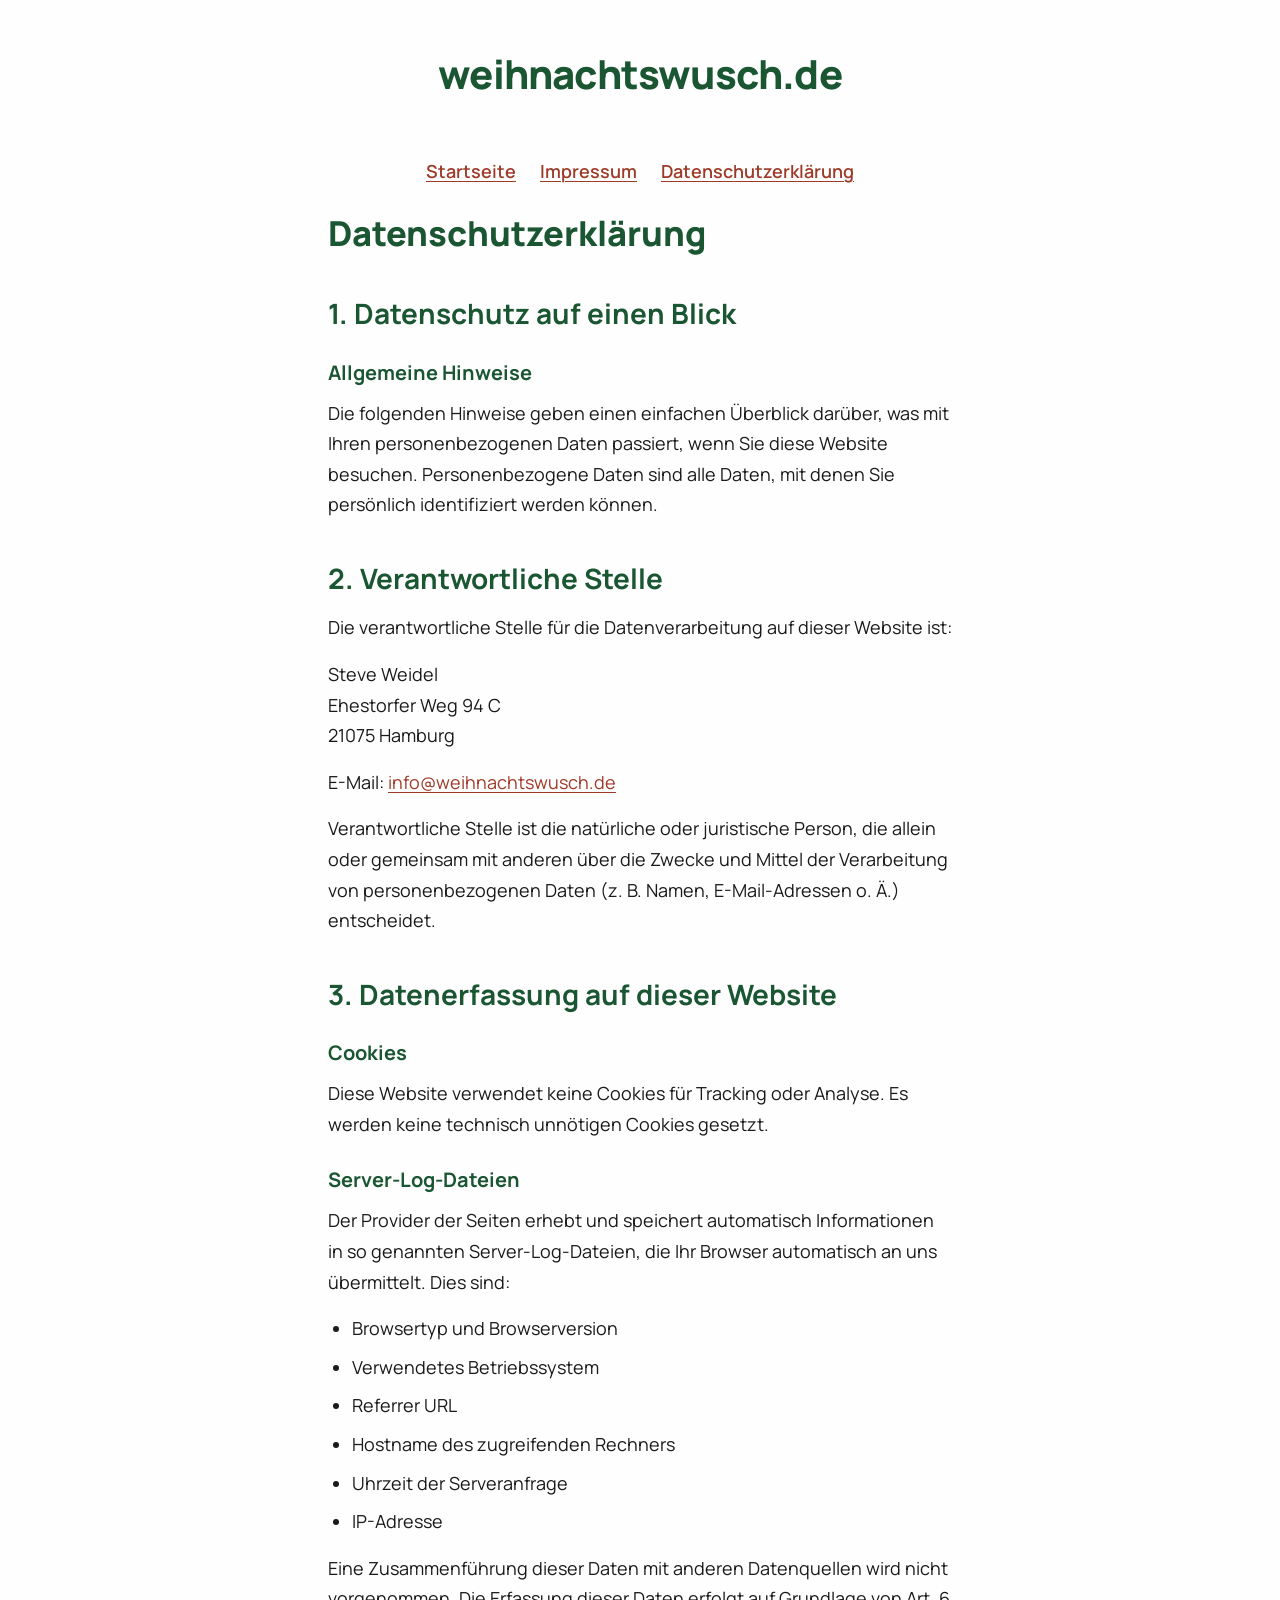
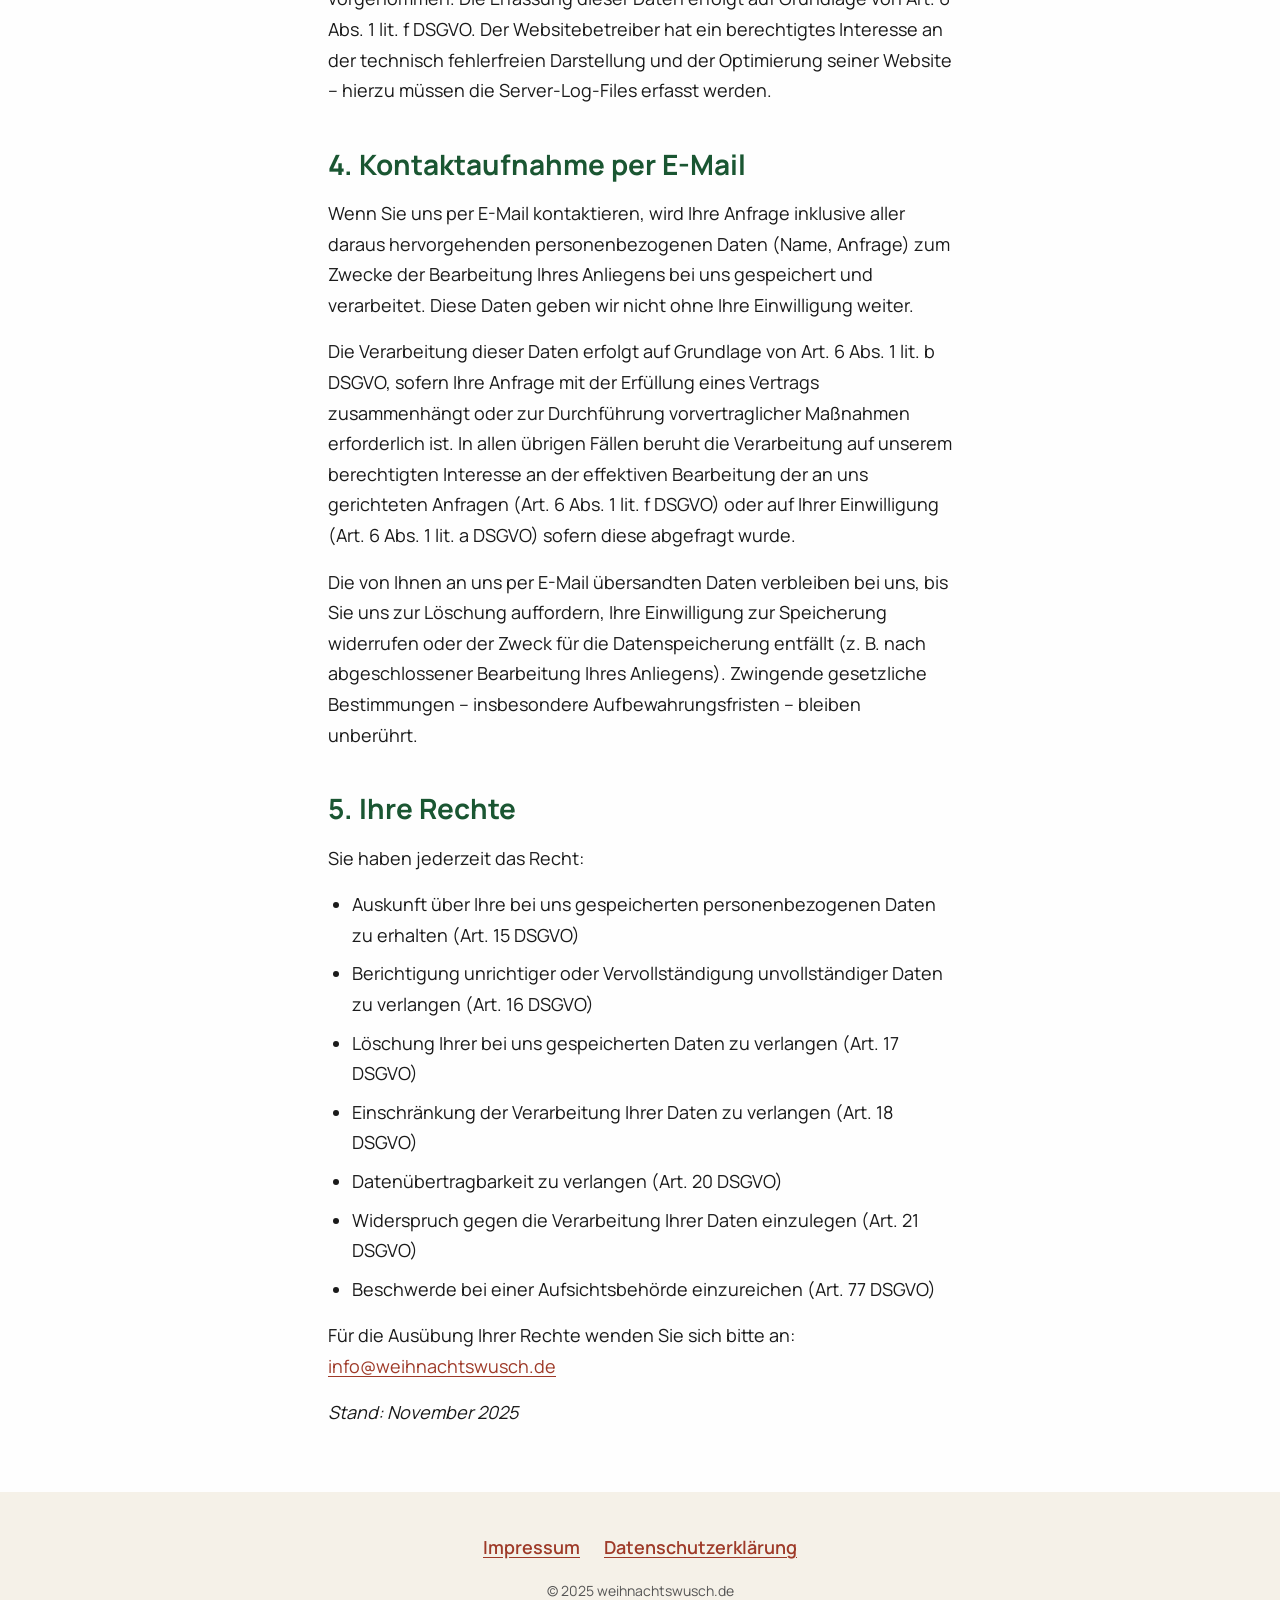
==== datenschutz.html @ 0d2a8866 "WCAG 2.2 AA / BITV 2.0 Konformität Überschriften: - Site-Titel von h2 auf p geändert – H1 ist jetzt " ====
<!DOCTYPE html>
<html lang="de">
<head>
  <meta charset="UTF-8">
  <meta name="viewport" content="width=device-width, initial-scale=1.0">
  <title>Datenschutzerklärung – Weihnachtswusch</title>
  <meta name="description" content="Datenschutzerklärung von weihnachtswusch.de">
  <link rel="preconnect" href="https://fonts.googleapis.com">
  <link rel="preconnect" href="https://fonts.gstatic.com" crossorigin>
  <link href="https://fonts.googleapis.com/css2?family=Manrope:wght@400;600;700;800&display=swap" rel="stylesheet">
  <link rel="stylesheet" href="css/style.css">
</head>
<body>

  <a class="skip-link" href="#main">Zum Inhalt springen</a>

  <header class="site-header" role="banner">
    <div class="container">
      <p class="site-title"><a href="/">weihnachtswusch.de</a></p>
    </div>
  </header>

  <nav class="site-nav" aria-label="Hauptnavigation">
    <div class="container">
      <ul>
        <li><a href="/">Startseite</a></li>
        <li><a href="impressum.html">Impressum</a></li>
        <li><a href="datenschutz.html" aria-current="page">Datenschutzerklärung</a></li>
      </ul>
    </div>
  </nav>

  <main id="main" role="main" class="container">
    <h1>Datenschutzerklärung</h1>

    <div class="legal-content">
      <h2>1. Datenschutz auf einen Blick</h2>

      <h3>Allgemeine Hinweise</h3>
      <p>Die folgenden Hinweise geben einen einfachen Überblick darüber, was mit Ihren personenbezogenen Daten passiert, wenn Sie diese Website besuchen. Personenbezogene Daten sind alle Daten, mit denen Sie persönlich identifiziert werden können.</p>

      <h2>2. Verantwortliche Stelle</h2>
      <p>Die verantwortliche Stelle für die Datenverarbeitung auf dieser Website ist:</p>
      <p>Steve Weidel<br>
      Ehestorfer Weg 94 C<br>
      21075 Hamburg</p>
      <p>E-Mail: <a href="mailto:info@weihnachtswusch.de">info@weihnachtswusch.de</a></p>
      <p>Verantwortliche Stelle ist die natürliche oder juristische Person, die allein oder gemeinsam mit anderen über die Zwecke und Mittel der Verarbeitung von personenbezogenen Daten (z. B. Namen, E-Mail-Adressen o. Ä.) entscheidet.</p>

      <h2>3. Datenerfassung auf dieser Website</h2>

      <h3>Cookies</h3>
      <p>Diese Website verwendet keine Cookies für Tracking oder Analyse. Es werden keine technisch unnötigen Cookies gesetzt.</p>

      <h3>Server-Log-Dateien</h3>
      <p>Der Provider der Seiten erhebt und speichert automatisch Informationen in so genannten Server-Log-Dateien, die Ihr Browser automatisch an uns übermittelt. Dies sind:</p>
      <ul>
        <li>Browsertyp und Browserversion</li>
        <li>Verwendetes Betriebssystem</li>
        <li>Referrer URL</li>
        <li>Hostname des zugreifenden Rechners</li>
        <li>Uhrzeit der Serveranfrage</li>
        <li>IP-Adresse</li>
      </ul>
      <p>Eine Zusammenführung dieser Daten mit anderen Datenquellen wird nicht vorgenommen. Die Erfassung dieser Daten erfolgt auf Grundlage von Art. 6 Abs. 1 lit. f DSGVO. Der Websitebetreiber hat ein berechtigtes Interesse an der technisch fehlerfreien Darstellung und der Optimierung seiner Website – hierzu müssen die Server-Log-Files erfasst werden.</p>

      <h2>4. Kontaktaufnahme per E-Mail</h2>
      <p>Wenn Sie uns per E-Mail kontaktieren, wird Ihre Anfrage inklusive aller daraus hervorgehenden personenbezogenen Daten (Name, Anfrage) zum Zwecke der Bearbeitung Ihres Anliegens bei uns gespeichert und verarbeitet. Diese Daten geben wir nicht ohne Ihre Einwilligung weiter.</p>
      <p>Die Verarbeitung dieser Daten erfolgt auf Grundlage von Art. 6 Abs. 1 lit. b DSGVO, sofern Ihre Anfrage mit der Erfüllung eines Vertrags zusammenhängt oder zur Durchführung vorvertraglicher Maßnahmen erforderlich ist. In allen übrigen Fällen beruht die Verarbeitung auf unserem berechtigten Interesse an der effektiven Bearbeitung der an uns gerichteten Anfragen (Art. 6 Abs. 1 lit. f DSGVO) oder auf Ihrer Einwilligung (Art. 6 Abs. 1 lit. a DSGVO) sofern diese abgefragt wurde.</p>
      <p>Die von Ihnen an uns per E-Mail übersandten Daten verbleiben bei uns, bis Sie uns zur Löschung auffordern, Ihre Einwilligung zur Speicherung widerrufen oder der Zweck für die Datenspeicherung entfällt (z. B. nach abgeschlossener Bearbeitung Ihres Anliegens). Zwingende gesetzliche Bestimmungen – insbesondere Aufbewahrungsfristen – bleiben unberührt.</p>

      <h2>5. Ihre Rechte</h2>
      <p>Sie haben jederzeit das Recht:</p>
      <ul>
        <li>Auskunft über Ihre bei uns gespeicherten personenbezogenen Daten zu erhalten (Art. 15 DSGVO)</li>
        <li>Berichtigung unrichtiger oder Vervollständigung unvollständiger Daten zu verlangen (Art. 16 DSGVO)</li>
        <li>Löschung Ihrer bei uns gespeicherten Daten zu verlangen (Art. 17 DSGVO)</li>
        <li>Einschränkung der Verarbeitung Ihrer Daten zu verlangen (Art. 18 DSGVO)</li>
        <li>Datenübertragbarkeit zu verlangen (Art. 20 DSGVO)</li>
        <li>Widerspruch gegen die Verarbeitung Ihrer Daten einzulegen (Art. 21 DSGVO)</li>
        <li>Beschwerde bei einer Aufsichtsbehörde einzureichen (Art. 77 DSGVO)</li>
      </ul>
      <p>Für die Ausübung Ihrer Rechte wenden Sie sich bitte an: <a href="mailto:info@weihnachtswusch.de">info@weihnachtswusch.de</a></p>
      <p><em>Stand: November 2025</em></p>
    </div>
  </main>

  <footer class="site-footer" role="contentinfo">
    <div class="container">
      <nav class="footer-nav" aria-label="Footer-Navigation">
        <ul>
          <li><a href="impressum.html">Impressum</a></li>
          <li><a href="datenschutz.html">Datenschutzerklärung</a></li>
        </ul>
      </nav>
      <p class="footer-credit">© 2025 weihnachtswusch.de</p>
    </div>
  </footer>

</body>
</html>
---- css/style.css ----
/* ===========================================
   Weihnachtswusch – Barrierefreie Webseite
   Farben: Weihnachtlich (Grün, Rot, Beige)
   Font: Manrope (wie Original)
   =========================================== */

/* ---------- Reset & Base ---------- */
*, *::before, *::after {
  box-sizing: border-box;
  margin: 0;
  padding: 0;
}

:root {
  /* Primärfarben – kontrastgeprüft */
  --color-bg: #fefefe;
  --color-text: #1a1a1a;
  --color-heading: #1a5632;       /* Dunkelgrün – 8.6:1 auf weiß ✓ AAA */
  --color-link: #9e3a28;          /* Dunkleres Terrakotta – 7.5:1 ✓ AAA */
  --color-link-hover: #6b2618;    /* Noch dunkler für Hover */
  --color-link-focus: #1a5632;
  --color-footer-bg: #f5f1e8;     /* Beige */
  --color-footer-text: #1a1a1a;
  --color-accent: #c0392b;        /* Weihnachtsrot */

  /* Spacing */
  --space-xs: 0.5rem;
  --space-sm: 1rem;
  --space-md: 1.5rem;
  --space-lg: 2.5rem;
  --space-xl: 4rem;

  /* Layout */
  --content-width: 42rem;
}

html {
  font-size: 100%;
  scroll-behavior: smooth;
}

body {
  font-family: 'Manrope', sans-serif;
  font-size: 1.125rem;
  line-height: 1.7;
  color: var(--color-text);
  background-color: var(--color-bg);
}

/* ---------- Screen Reader Only ---------- */
.sr-only {
  position: absolute;
  width: 1px;
  height: 1px;
  padding: 0;
  margin: -1px;
  overflow: hidden;
  clip: rect(0, 0, 0, 0);
  white-space: nowrap;
  border: 0;
}

/* ---------- Skip Link ---------- */
.skip-link {
  position: absolute;
  top: -100%;
  left: var(--space-sm);
  background: var(--color-heading);
  color: #fff;
  padding: var(--space-xs) var(--space-sm);
  border-radius: 0 0 4px 4px;
  z-index: 1000;
  font-weight: 600;
  text-decoration: none;
}

.skip-link:focus {
  top: 0;
}

/* ---------- Layout ---------- */
.container {
  max-width: var(--content-width);
  margin: 0 auto;
  padding: 0 var(--space-md);
}

/* ---------- Header ---------- */
.site-header {
  padding: var(--space-lg) 0 var(--space-md);
  text-align: center;
}

.site-title {
  font-size: clamp(1.75rem, 4vw, 2.5rem);
  color: var(--color-heading);
  font-weight: 800;
  letter-spacing: -0.02em;
}

.site-title a {
  color: inherit;
  text-decoration: none;
}

.site-title a:hover,
.site-title a:focus {
  text-decoration: underline;
  text-decoration-thickness: 2px;
  text-underline-offset: 4px;
}

/* ---------- Navigation ---------- */
.site-nav {
  padding: var(--space-xs) 0 var(--space-md);
  text-align: center;
}

.site-nav ul {
  list-style: none;
  display: flex;
  justify-content: center;
  gap: var(--space-md);
  flex-wrap: wrap;
}

.site-nav a {
  color: var(--color-link);
  text-decoration: underline;
  text-decoration-thickness: 1px;
  text-underline-offset: 3px;
  font-weight: 600;
}

.site-nav a:hover {
  color: var(--color-link-hover);
  text-decoration-thickness: 2px;
}

.site-nav a:focus-visible {
  outline: 3px solid var(--color-link-focus);
  outline-offset: 3px;
  border-radius: 2px;
}

/* ---------- Main Content ---------- */
main {
  padding: var(--space-md) 0 var(--space-xl);
}

h1 {
  font-size: clamp(1.5rem, 3.5vw, 2.15rem);
  color: var(--color-heading);
  font-weight: 800;
  margin-bottom: var(--space-md);
  line-height: 1.3;
}

h2 {
  font-size: clamp(1.25rem, 3vw, 1.75rem);
  color: var(--color-heading);
  font-weight: 700;
  margin-top: var(--space-lg);
  margin-bottom: var(--space-sm);
  line-height: 1.3;
}

h3 {
  font-size: 1.25rem;
  color: var(--color-heading);
  font-weight: 700;
  margin-top: var(--space-md);
  margin-bottom: var(--space-xs);
}

p {
  margin-bottom: var(--space-sm);
}

a {
  color: var(--color-link);
  text-decoration: underline;
  text-underline-offset: 3px;
}

a:hover {
  color: var(--color-link-hover);
}

a:focus-visible {
  outline: 3px solid var(--color-link-focus);
  outline-offset: 3px;
  border-radius: 2px;
}

/* ---------- Hero Image ---------- */
.hero-image {
  margin: var(--space-lg) 0;
  text-align: center;
}

.hero-image img {
  max-width: 100%;
  height: auto;
  border-radius: 8px;
  max-height: 500px;
  object-fit: cover;
}

.hero-image figcaption {
  font-size: 0.875rem;
  color: #555;
  margin-top: var(--space-xs);
  text-align: center;
}

/* ---------- Social Links ---------- */
.social-links {
  list-style: none;
  display: flex;
  justify-content: center;
  gap: var(--space-sm);
  flex-wrap: wrap;
  margin: var(--space-lg) 0;
  padding: 0;
}

.social-links li {
  margin: 0;
}

.social-links a {
  display: inline-flex;
  align-items: center;
  gap: var(--space-xs);
  padding: 0.6rem 1.2rem;
  border-radius: 6px;
  font-weight: 600;
  font-size: 1rem;
  text-decoration: none;
  color: #fff;
  transition: opacity 0.2s ease, transform 0.1s ease;
}

.social-links a:hover {
  opacity: 0.85;
  transform: translateY(-1px);
}

.social-links a:focus-visible {
  outline: 3px solid var(--color-link-focus);
  outline-offset: 3px;
}

/* Social brand colors – weiß auf dunklerem Hintergrund für Kontrast */
.social-spotify { background-color: #117a37; }   /* Dunkleres Spotify-Grün: 4.6:1 ✓ */
.social-youtube { background-color: #cc0000; }   /* YouTube Rot: 4.6:1 ✓ */
.social-instagram { background-color: #b5006a; } /* Dunkleres Instagram: 4.6:1 ✓ */
.social-tiktok { background-color: #000000; }    /* Schwarz: 21:1 ✓ */

.social-links svg {
  width: 1.25em;
  height: 1.25em;
  fill: currentColor;
  flex-shrink: 0;
}

/* ---------- Footer ---------- */
.site-footer {
  background-color: var(--color-footer-bg);
  padding: var(--space-lg) 0;
  margin-top: var(--space-xl);
}

.footer-nav {
  text-align: center;
  margin-bottom: var(--space-sm);
}

.footer-nav ul {
  list-style: none;
  display: flex;
  justify-content: center;
  gap: var(--space-md);
  flex-wrap: wrap;
}

.footer-nav a {
  color: var(--color-link);
  font-weight: 600;
}

.footer-credit {
  text-align: center;
  font-size: 0.875rem;
  color: #555;
  margin-top: var(--space-sm);
}

/* ---------- Legal Pages ---------- */
.legal-content h2 {
  margin-top: var(--space-lg);
}

.legal-content h3 {
  margin-top: var(--space-md);
}

.legal-content ul {
  margin-bottom: var(--space-sm);
  padding-left: var(--space-md);
}

.legal-content li {
  margin-bottom: var(--space-xs);
}

/* ---------- Responsive ---------- */
@media (max-width: 600px) {
  .social-links {
    flex-direction: column;
    align-items: center;
  }

  .social-links a {
    width: 100%;
    max-width: 16rem;
    justify-content: center;
  }
}

/* ---------- Reduced Motion ---------- */
@media (prefers-reduced-motion: reduce) {
  * {
    transition: none !important;
    animation: none !important;
  }
  html {
    scroll-behavior: auto;
  }
}

/* ---------- High Contrast Mode ---------- */
@media (forced-colors: active) {
  .social-links a {
    border: 2px solid currentColor;
  }
}
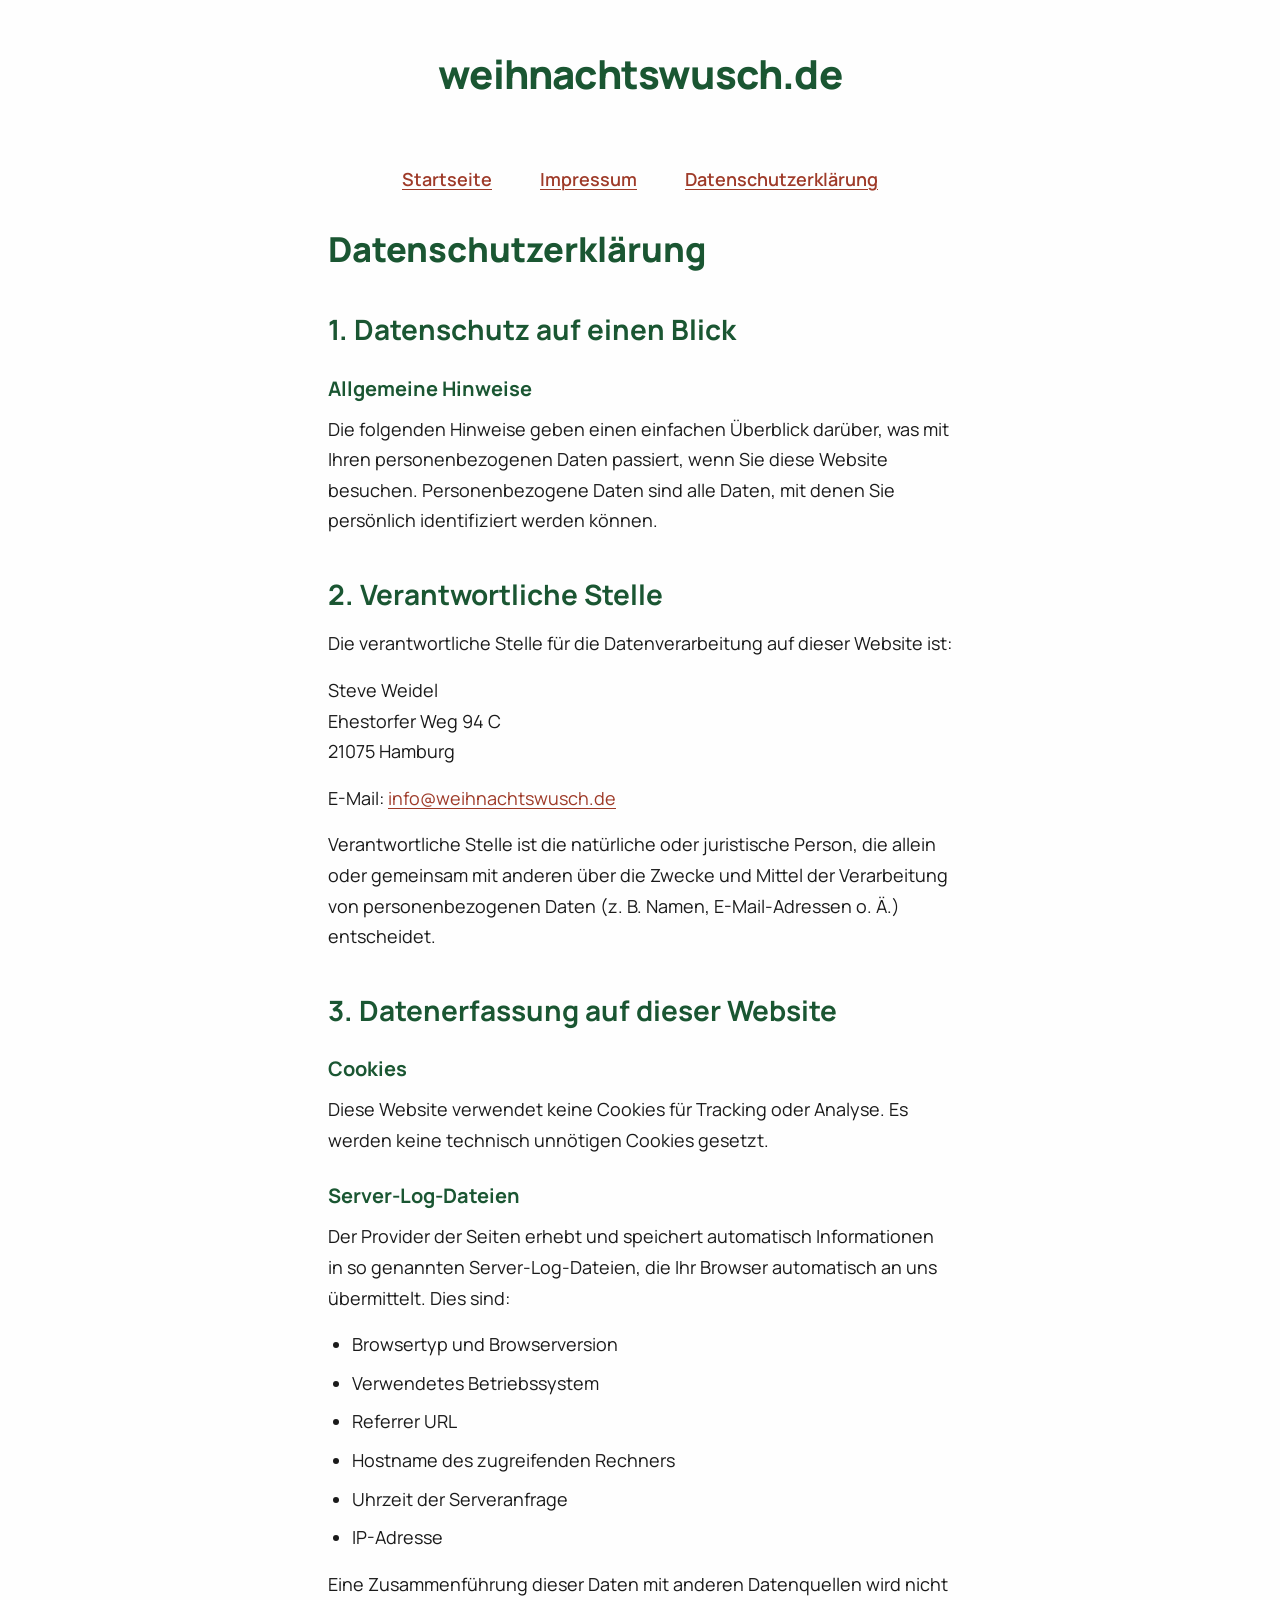
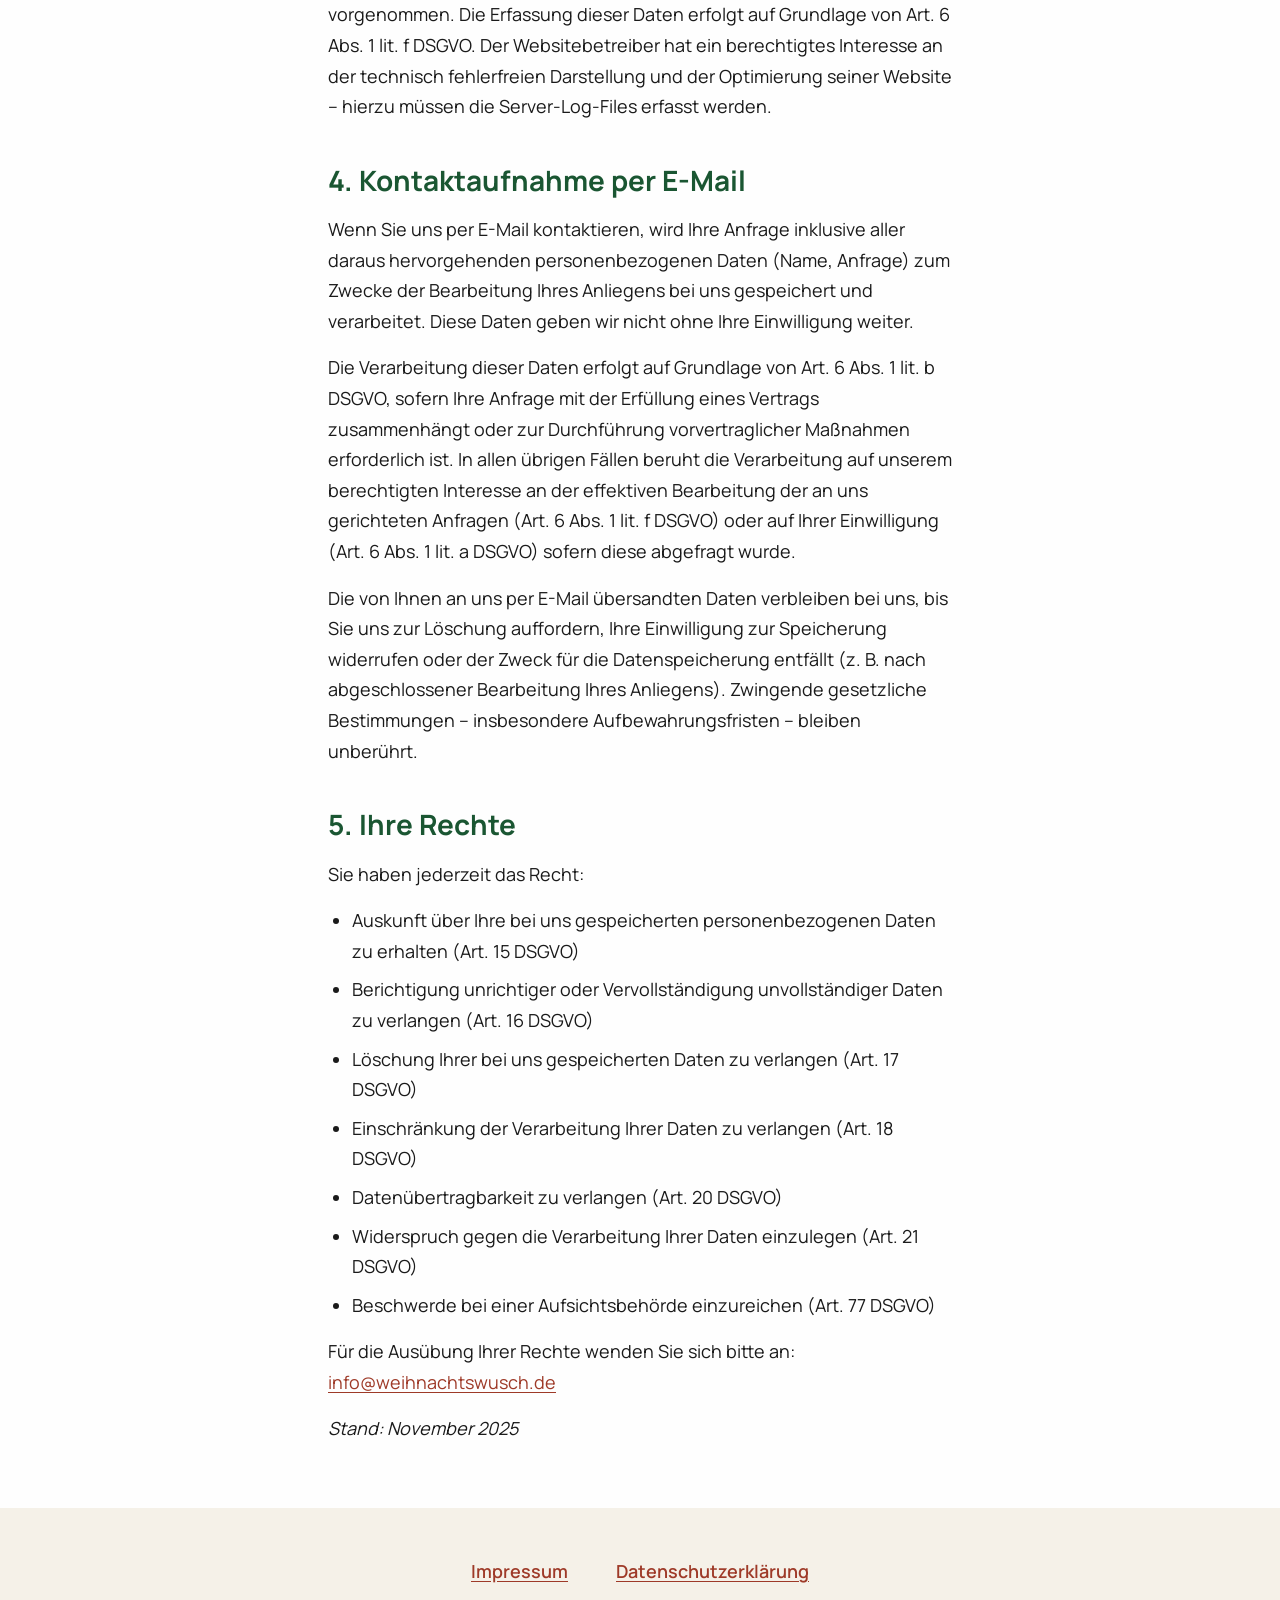
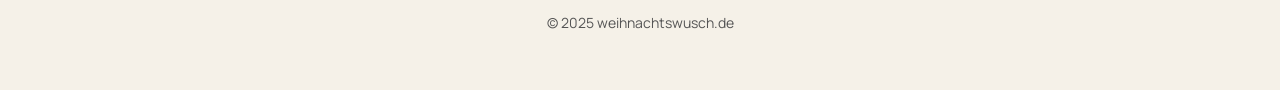
==== commit 00e60d2f: "Barrierefreiheits-Fixes: WCAG 2.2 AA & DSGVO-Konformitaet - Google Fonts lokal gehostet statt extern" ====
--- a/datenschutz.html
+++ b/datenschutz.html
@@ -5,16 +5,13 @@
   <meta name="viewport" content="width=device-width, initial-scale=1.0">
   <title>Datenschutzerklärung – Weihnachtswusch</title>
   <meta name="description" content="Datenschutzerklärung von weihnachtswusch.de">
-  <link rel="preconnect" href="https://fonts.googleapis.com">
-  <link rel="preconnect" href="https://fonts.gstatic.com" crossorigin>
-  <link href="https://fonts.googleapis.com/css2?family=Manrope:wght@400;600;700;800&display=swap" rel="stylesheet">
   <link rel="stylesheet" href="css/style.css">
 </head>
 <body>
 
   <a class="skip-link" href="#main">Zum Inhalt springen</a>
 
-  <header class="site-header" role="banner">
+  <header class="site-header">
     <div class="container">
       <p class="site-title"><a href="/">weihnachtswusch.de</a></p>
     </div>
@@ -30,7 +27,7 @@
     </div>
   </nav>
 
-  <main id="main" role="main" class="container">
+  <main id="main" class="container">
     <h1>Datenschutzerklärung</h1>
 
     <div class="legal-content">
@@ -85,7 +82,7 @@
     </div>
   </main>
 
-  <footer class="site-footer" role="contentinfo">
+  <footer class="site-footer">
     <div class="container">
       <nav class="footer-nav" aria-label="Footer-Navigation">
         <ul>
--- a/css/style.css
+++ b/css/style.css
@@ -1,8 +1,38 @@
 /* ===========================================
    Weihnachtswusch – Barrierefreie Webseite
    Farben: Weihnachtlich (Grün, Rot, Beige)
-   Font: Manrope (wie Original)
+   Font: Manrope (lokal gehostet, DSGVO-konform)
    =========================================== */
+
+/* ---------- Lokale Schriftarten ---------- */
+@font-face {
+  font-family: 'Manrope';
+  font-style: normal;
+  font-weight: 400;
+  font-display: swap;
+  src: url('../fonts/manrope-400.ttf') format('truetype');
+}
+@font-face {
+  font-family: 'Manrope';
+  font-style: normal;
+  font-weight: 600;
+  font-display: swap;
+  src: url('../fonts/manrope-600.ttf') format('truetype');
+}
+@font-face {
+  font-family: 'Manrope';
+  font-style: normal;
+  font-weight: 700;
+  font-display: swap;
+  src: url('../fonts/manrope-700.ttf') format('truetype');
+}
+@font-face {
+  font-family: 'Manrope';
+  font-style: normal;
+  font-weight: 800;
+  font-display: swap;
+  src: url('../fonts/manrope-800.ttf') format('truetype');
+}
 
 /* ---------- Reset & Base ---------- */
 *, *::before, *::after {
@@ -130,6 +160,8 @@
   text-decoration-thickness: 1px;
   text-underline-offset: 3px;
   font-weight: 600;
+  display: inline-block;
+  padding: 0.5rem 0.75rem;
 }
 
 .site-nav a:hover {
@@ -253,9 +285,9 @@
 }
 
 /* Social brand colors – weiß auf dunklerem Hintergrund für Kontrast */
-.social-spotify { background-color: #117a37; }   /* Dunkleres Spotify-Grün: 4.6:1 ✓ */
-.social-youtube { background-color: #cc0000; }   /* YouTube Rot: 4.6:1 ✓ */
-.social-instagram { background-color: #b5006a; } /* Dunkleres Instagram: 4.6:1 ✓ */
+.social-spotify { background-color: #0d6b2f; }   /* Spotify-Grün: 5.4:1 ✓ AA */
+.social-youtube { background-color: #b30000; }   /* YouTube Rot: 5.3:1 ✓ AA */
+.social-instagram { background-color: #9e005d; } /* Instagram: 5.2:1 ✓ AA */
 .social-tiktok { background-color: #000000; }    /* Schwarz: 21:1 ✓ */
 
 .social-links svg {
@@ -288,6 +320,8 @@
 .footer-nav a {
   color: var(--color-link);
   font-weight: 600;
+  display: inline-block;
+  padding: 0.5rem 0.75rem;
 }
 
 .footer-credit {
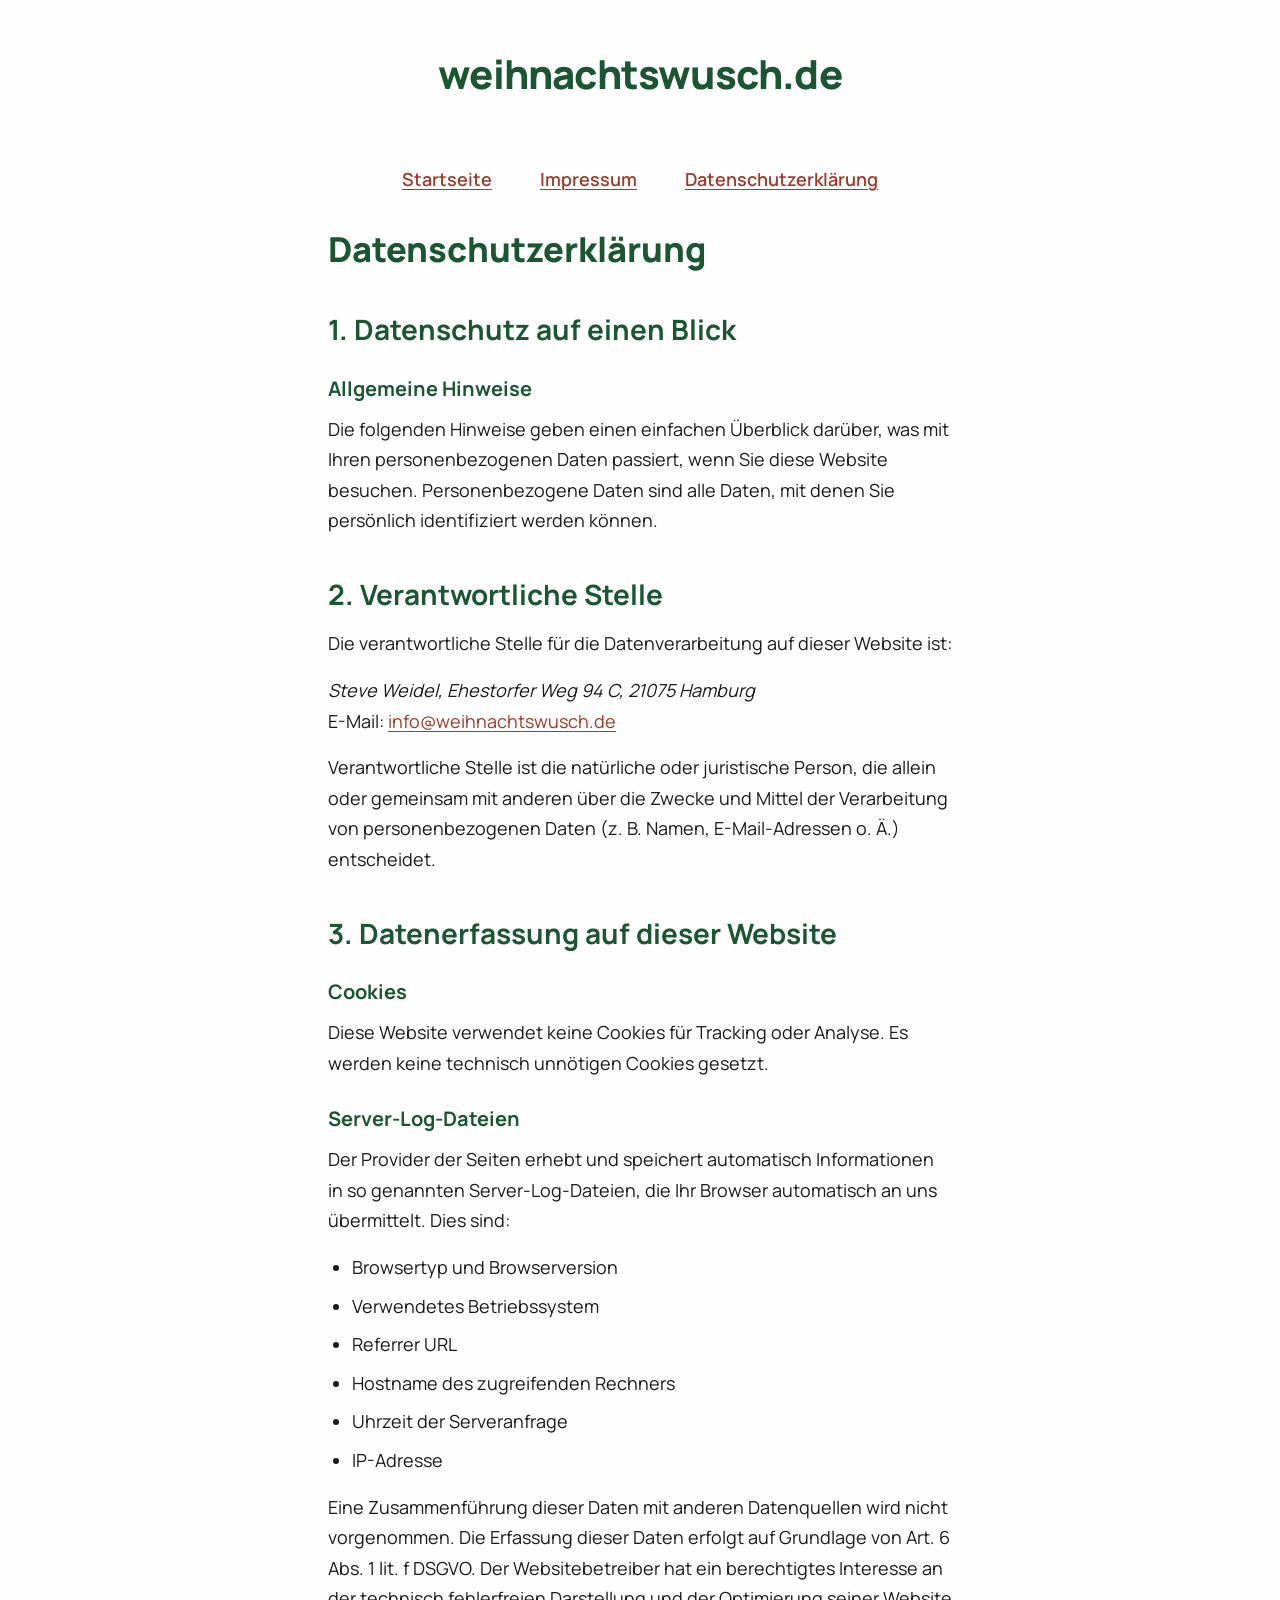
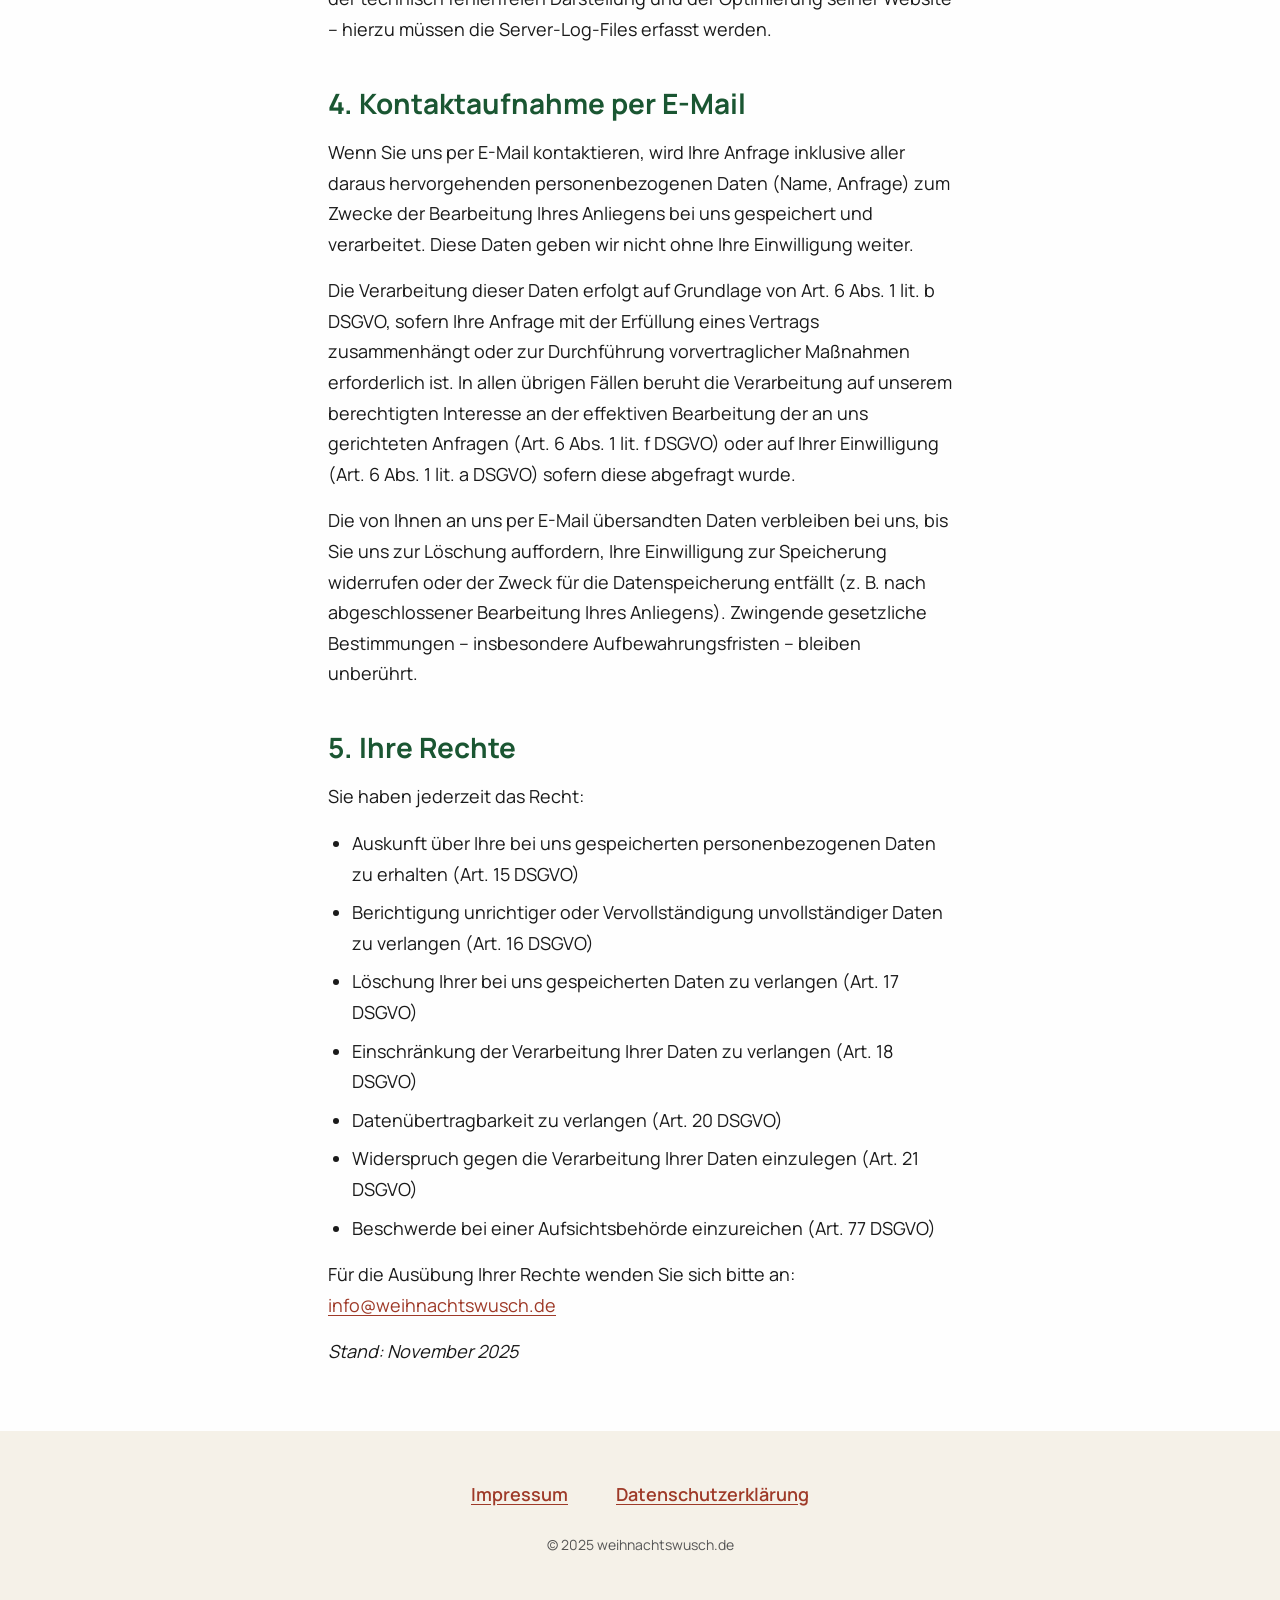
==== commit cb7d0fcf: "Fix: br-Tags durch address-Element ersetzt (VoiceOver las leere Objekte)" ====
--- a/datenschutz.html
+++ b/datenschutz.html
@@ -13,14 +13,14 @@
 
   <header class="site-header">
     <div class="container">
-      <p class="site-title"><a href="/">weihnachtswusch.de</a></p>
+      <p class="site-title"><a href="index.html">weihnachtswusch.de</a></p>
     </div>
   </header>
 
   <nav class="site-nav" aria-label="Hauptnavigation">
     <div class="container">
       <ul>
-        <li><a href="/">Startseite</a></li>
+        <li><a href="index.html">Startseite</a></li>
         <li><a href="impressum.html">Impressum</a></li>
         <li><a href="datenschutz.html" aria-current="page">Datenschutzerklärung</a></li>
       </ul>
@@ -38,9 +38,11 @@
 
       <h2>2. Verantwortliche Stelle</h2>
       <p>Die verantwortliche Stelle für die Datenverarbeitung auf dieser Website ist:</p>
-      <p>Steve Weidel<br>
-      Ehestorfer Weg 94 C<br>
-      21075 Hamburg</p>
+      <address>
+        Steve Weidel,
+        Ehestorfer Weg 94 C,
+        21075 Hamburg
+      </address>
       <p>E-Mail: <a href="mailto:info@weihnachtswusch.de">info@weihnachtswusch.de</a></p>
       <p>Verantwortliche Stelle ist die natürliche oder juristische Person, die allein oder gemeinsam mit anderen über die Zwecke und Mittel der Verarbeitung von personenbezogenen Daten (z. B. Namen, E-Mail-Adressen o. Ä.) entscheidet.</p>
 
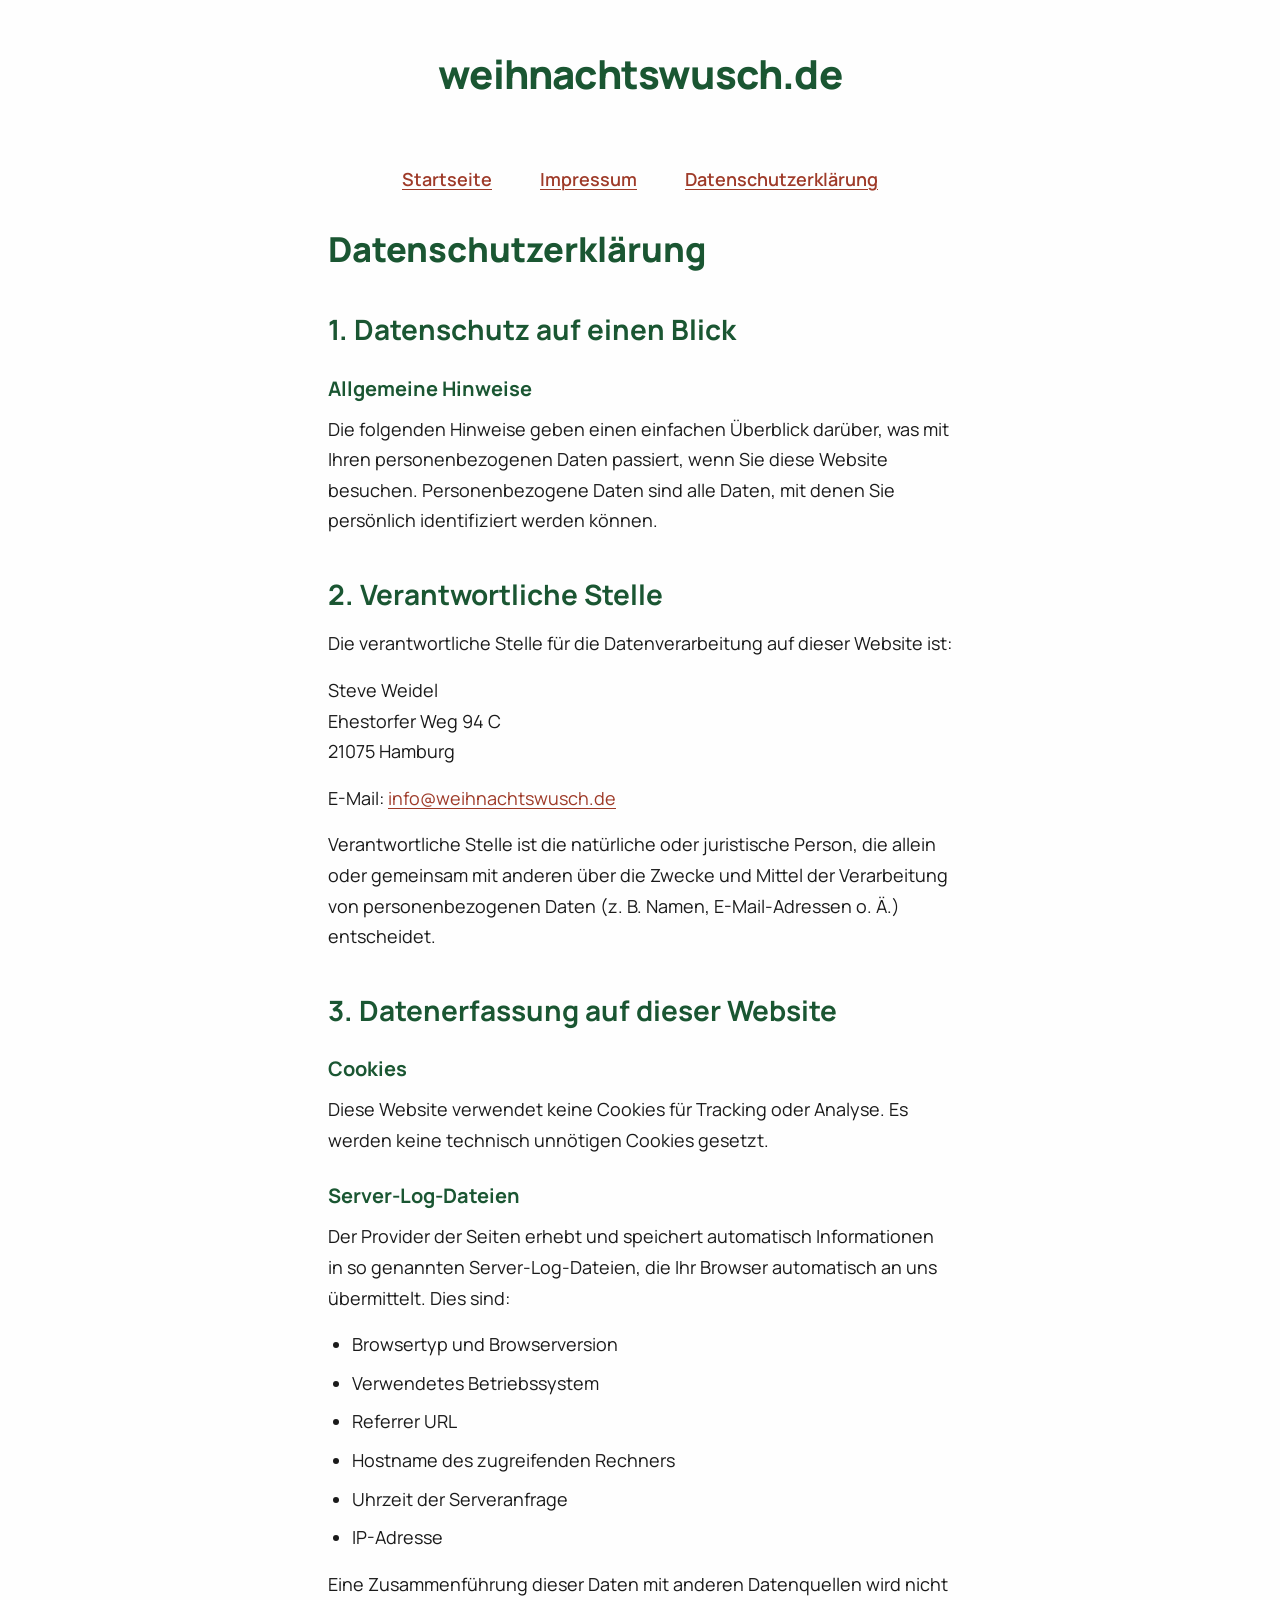
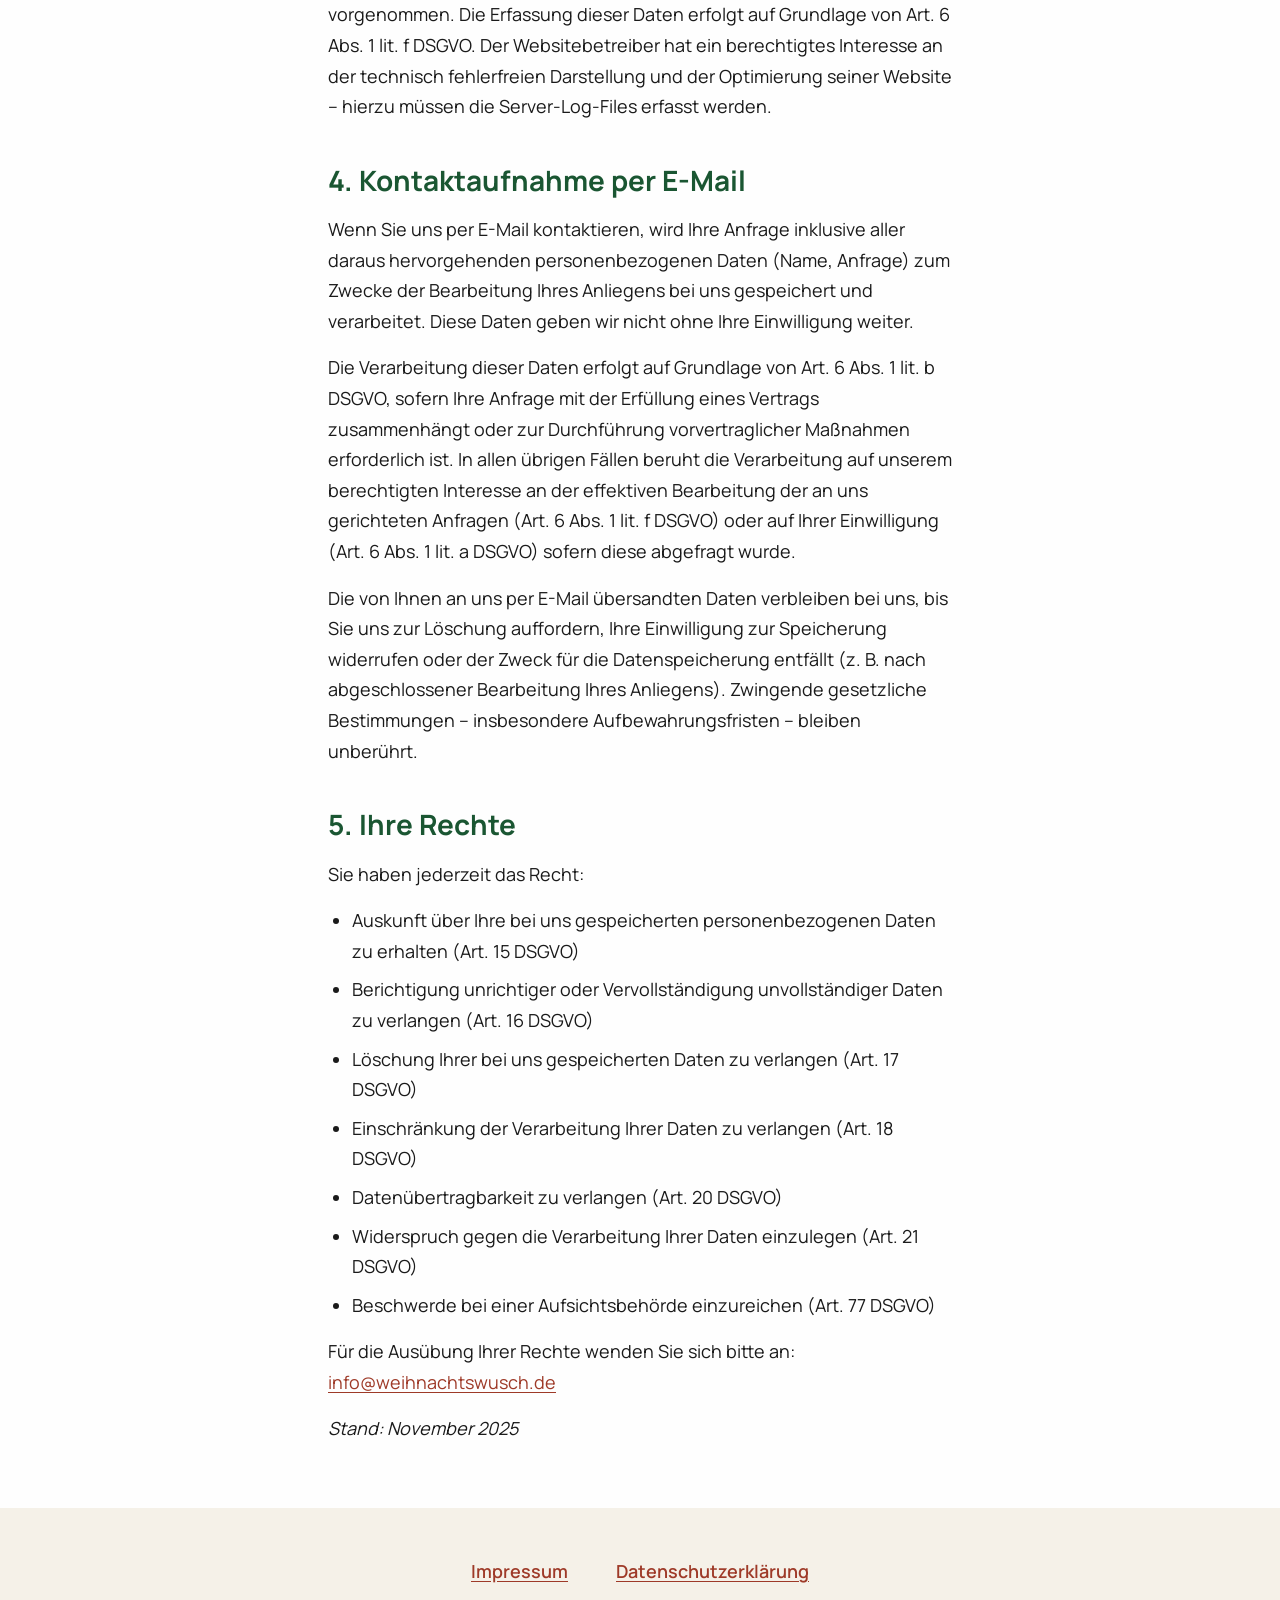
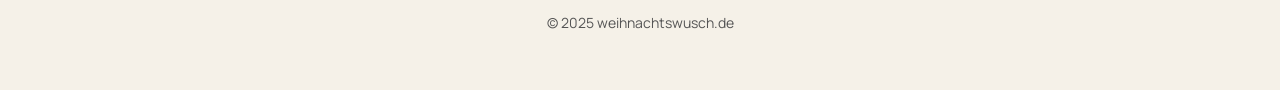
==== commit df89badc: "Revert "Fix: br-Tags durch address-Element ersetzt (VoiceOver las leere Objekte)" This reverts commi" ====
--- a/datenschutz.html
+++ b/datenschutz.html
@@ -38,11 +38,9 @@
 
       <h2>2. Verantwortliche Stelle</h2>
       <p>Die verantwortliche Stelle für die Datenverarbeitung auf dieser Website ist:</p>
-      <address>
-        Steve Weidel,
-        Ehestorfer Weg 94 C,
-        21075 Hamburg
-      </address>
+      <p>Steve Weidel<br>
+      Ehestorfer Weg 94 C<br>
+      21075 Hamburg</p>
       <p>E-Mail: <a href="mailto:info@weihnachtswusch.de">info@weihnachtswusch.de</a></p>
       <p>Verantwortliche Stelle ist die natürliche oder juristische Person, die allein oder gemeinsam mit anderen über die Zwecke und Mittel der Verarbeitung von personenbezogenen Daten (z. B. Namen, E-Mail-Adressen o. Ä.) entscheidet.</p>
 
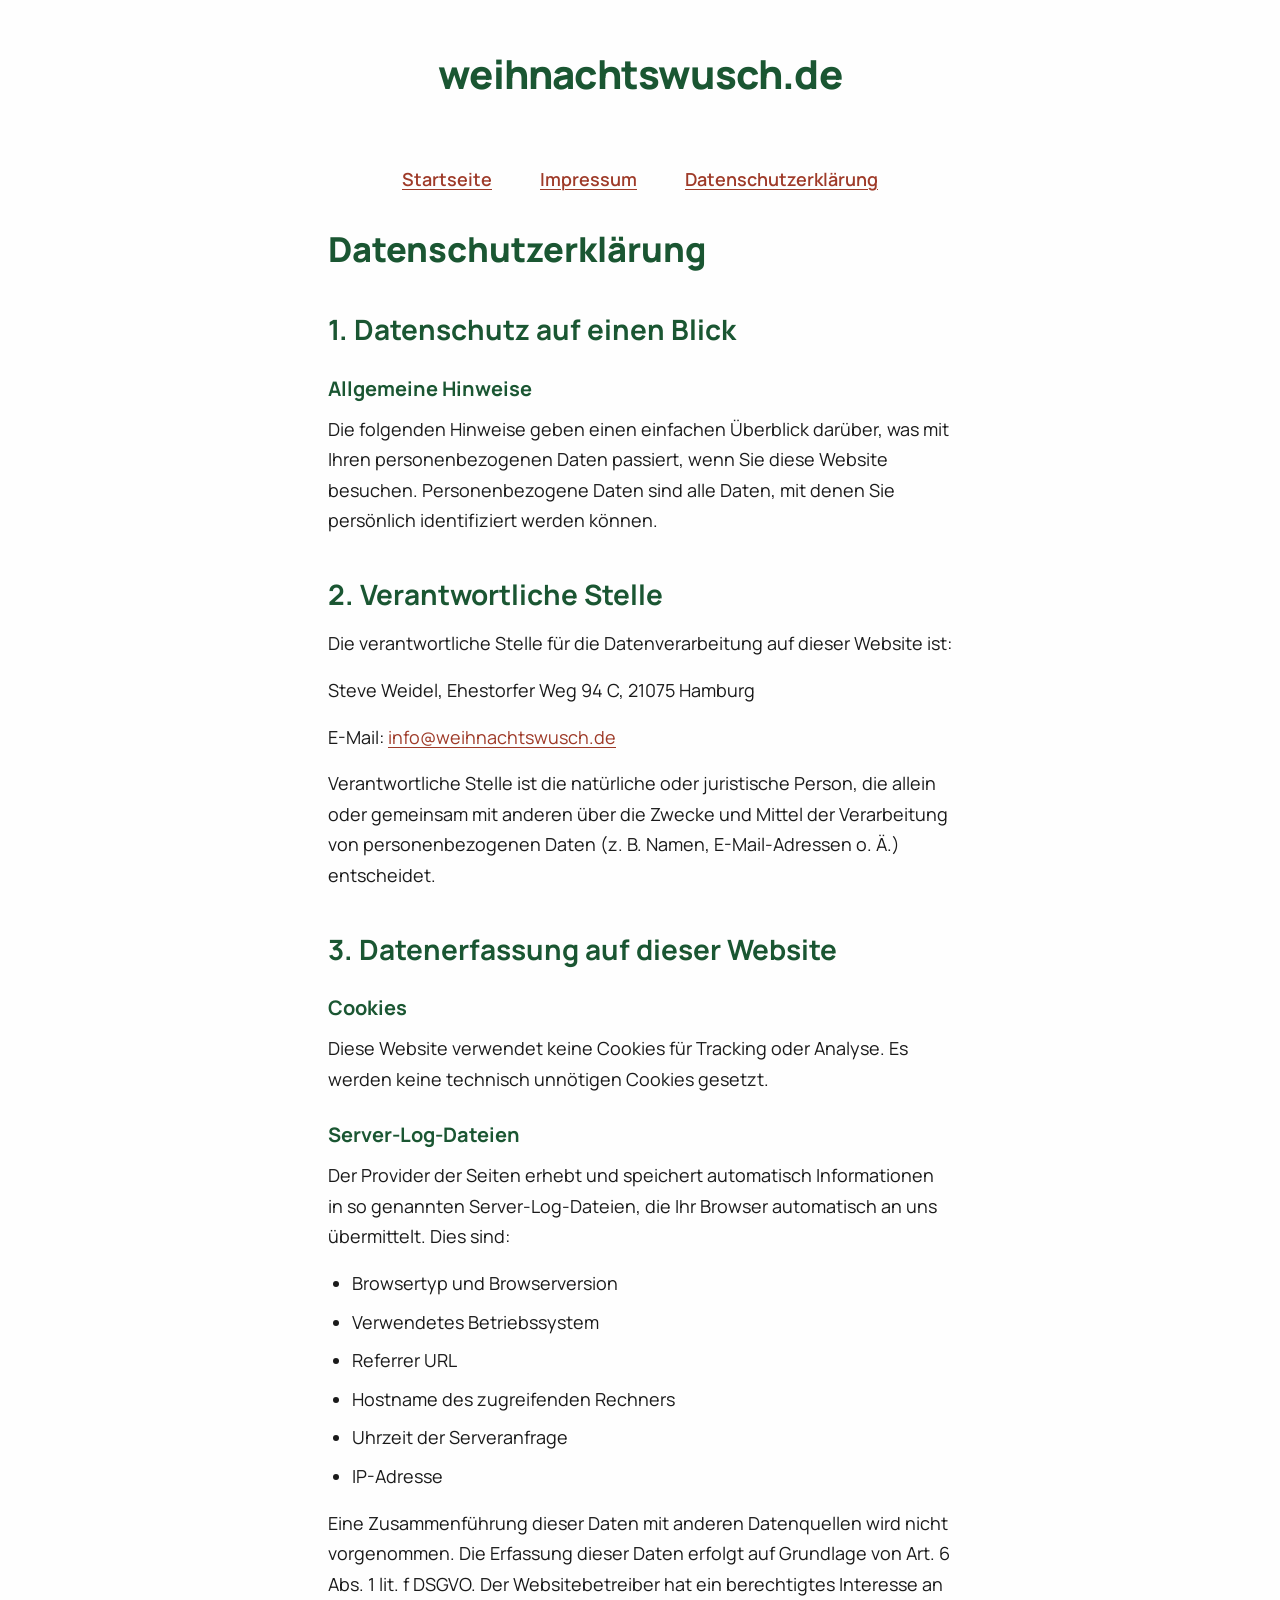
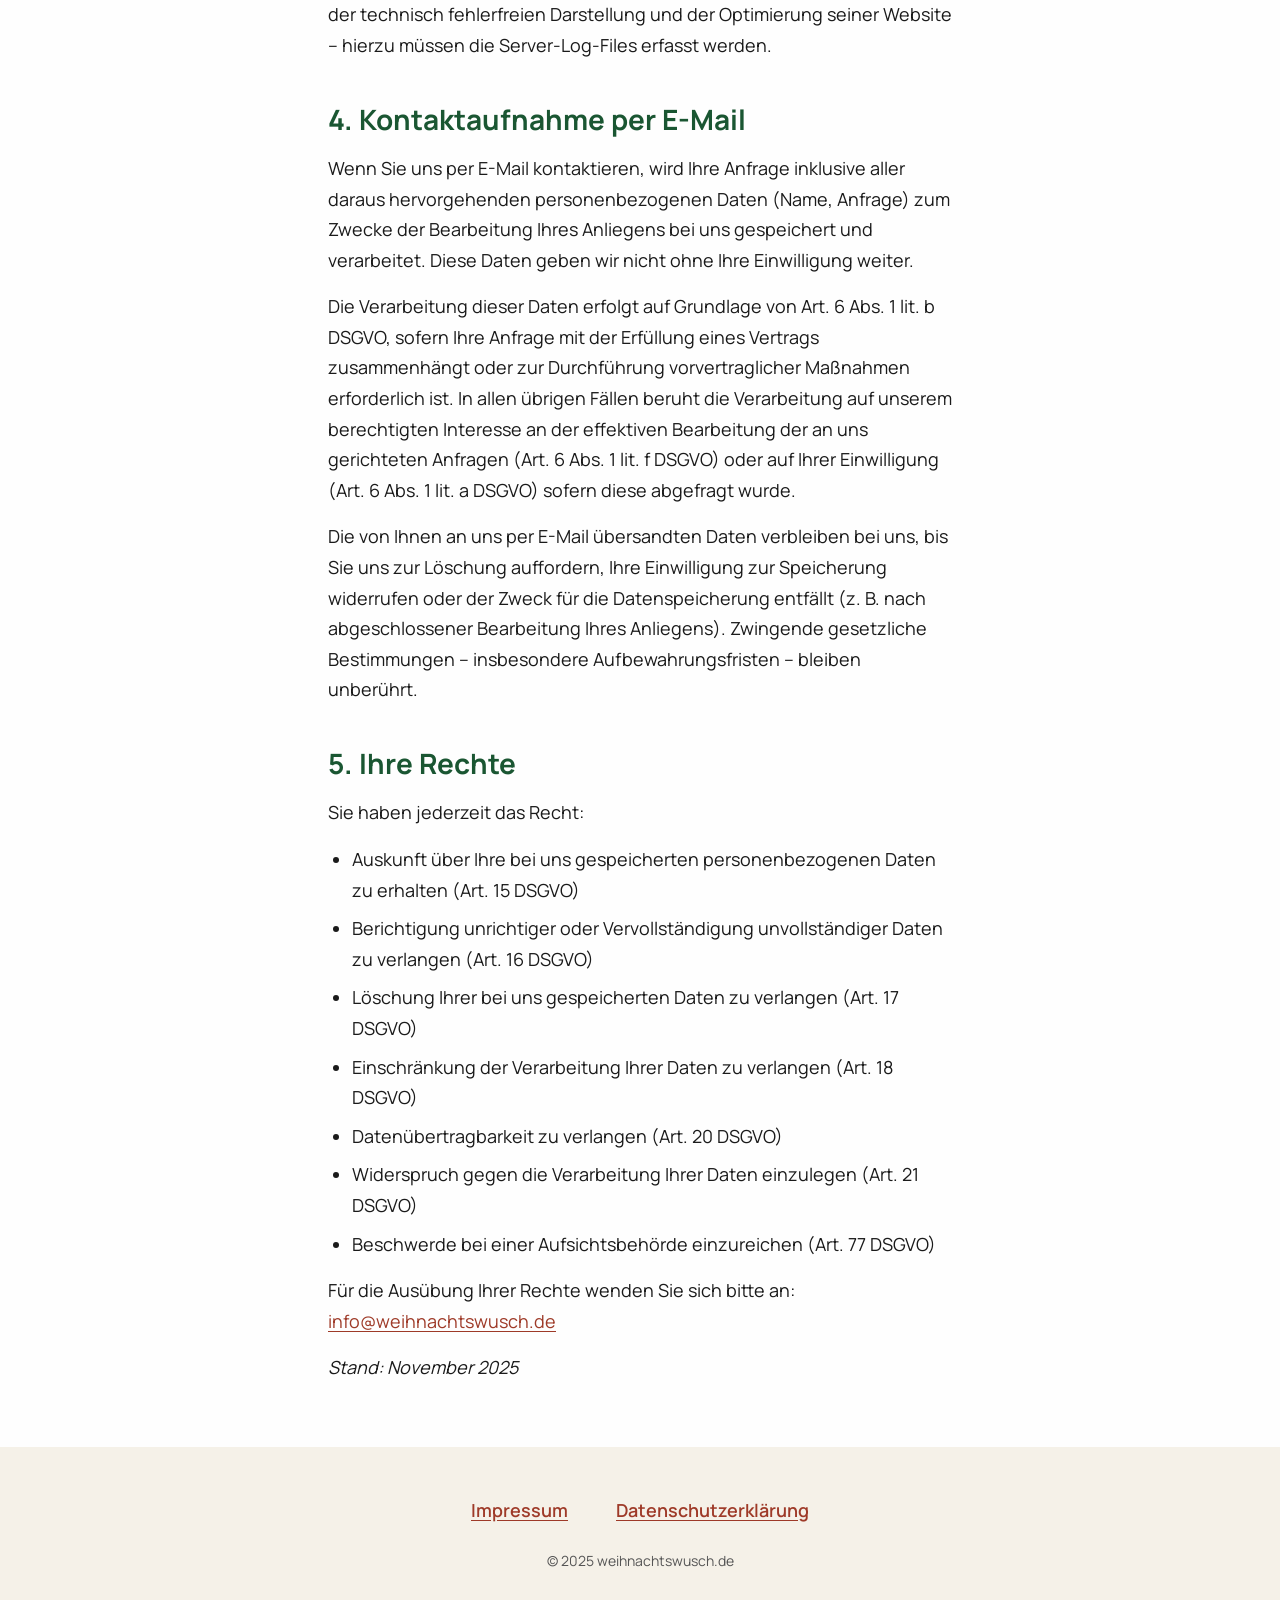
==== commit 12ac71f5: "Adressen fuer VoiceOver optimiert, Gesetzesreferenz aktualisiert - address-Elemente durch p-Elemente" ====
--- a/datenschutz.html
+++ b/datenschutz.html
@@ -38,9 +38,7 @@
 
       <h2>2. Verantwortliche Stelle</h2>
       <p>Die verantwortliche Stelle für die Datenverarbeitung auf dieser Website ist:</p>
-      <p>Steve Weidel<br>
-      Ehestorfer Weg 94 C<br>
-      21075 Hamburg</p>
+      <p>Steve Weidel, Ehestorfer Weg 94 C, 21075 Hamburg</p>
       <p>E-Mail: <a href="mailto:info@weihnachtswusch.de">info@weihnachtswusch.de</a></p>
       <p>Verantwortliche Stelle ist die natürliche oder juristische Person, die allein oder gemeinsam mit anderen über die Zwecke und Mittel der Verarbeitung von personenbezogenen Daten (z. B. Namen, E-Mail-Adressen o. Ä.) entscheidet.</p>
 
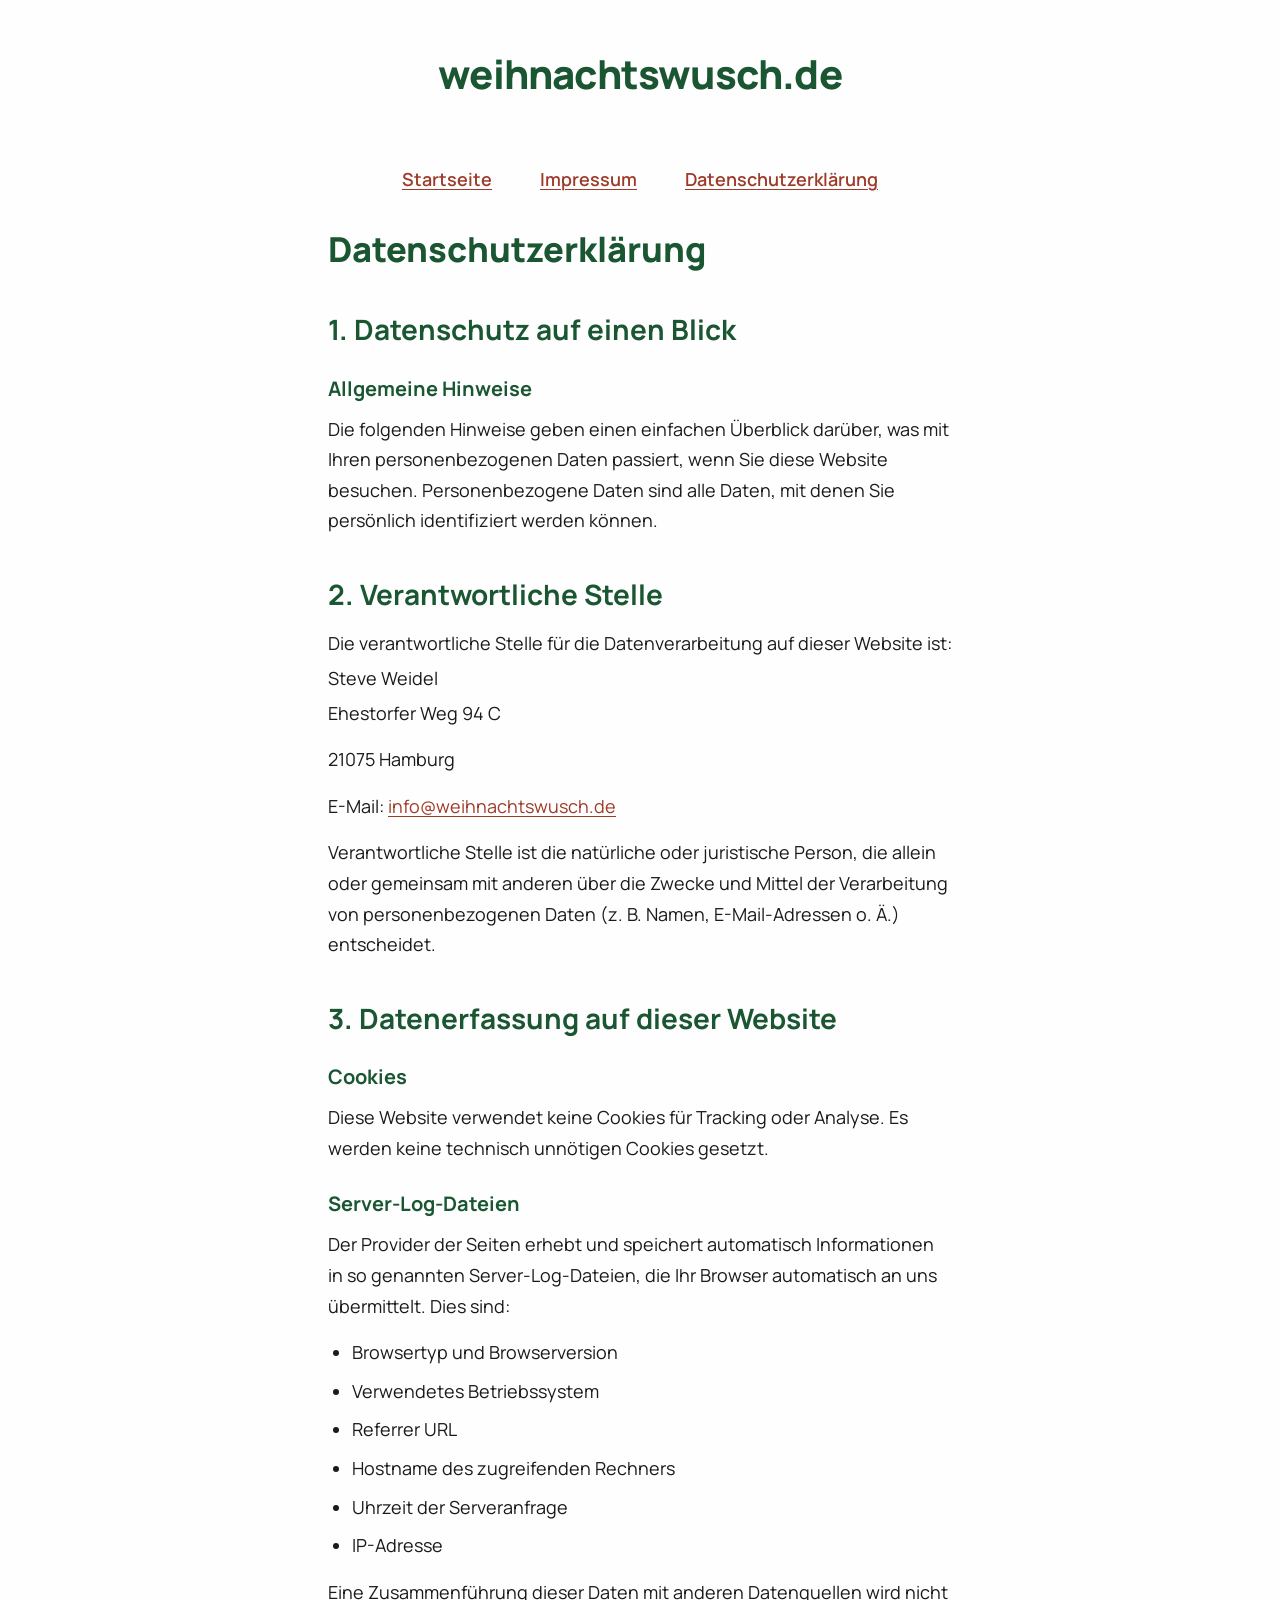
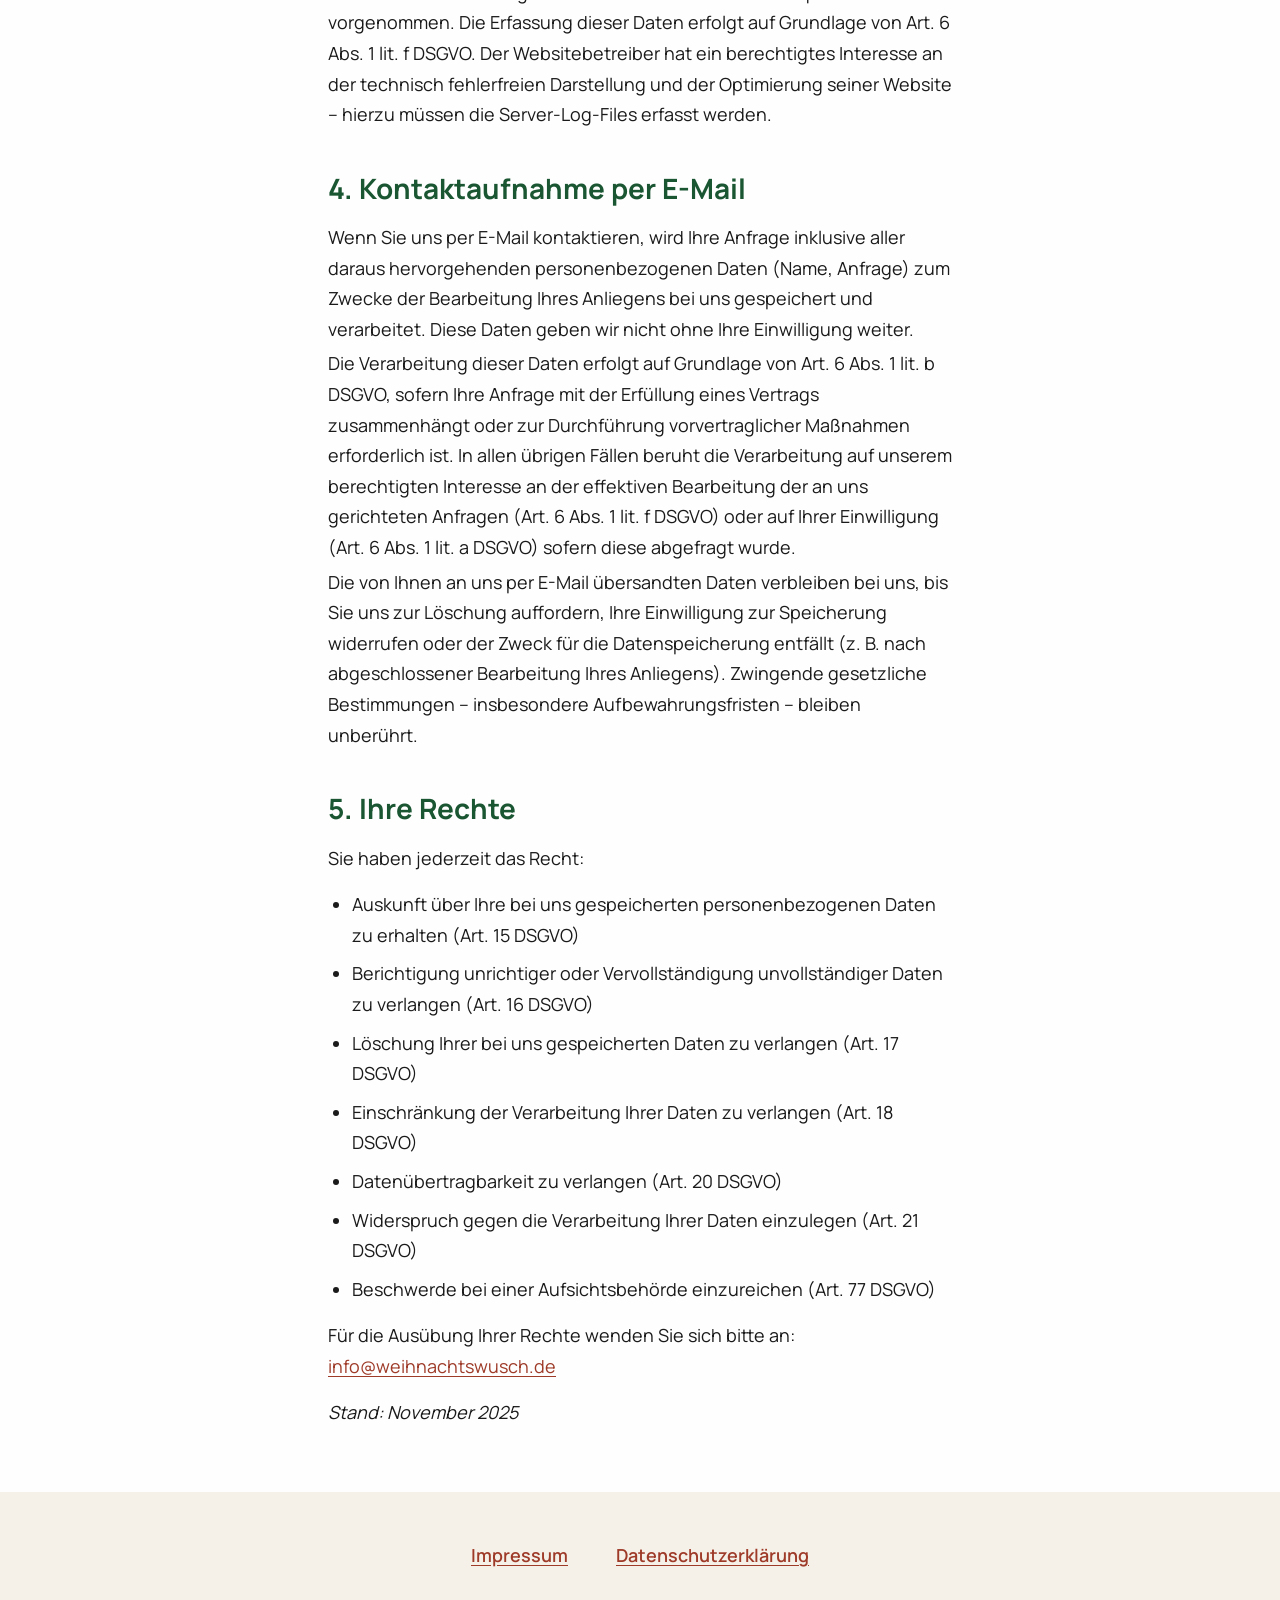
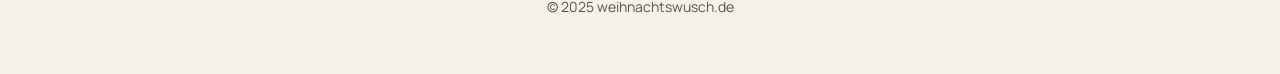
==== commit 4d7c463f: "Adressen mehrzeilig ohne br-Tags (VoiceOver-kompatibel) Einzelne p-Elemente statt br-Tags fuer Adres" ====
--- a/datenschutz.html
+++ b/datenschutz.html
@@ -38,7 +38,9 @@
 
       <h2>2. Verantwortliche Stelle</h2>
       <p>Die verantwortliche Stelle für die Datenverarbeitung auf dieser Website ist:</p>
-      <p>Steve Weidel, Ehestorfer Weg 94 C, 21075 Hamburg</p>
+      <p>Steve Weidel</p>
+      <p>Ehestorfer Weg 94 C</p>
+      <p>21075 Hamburg</p>
       <p>E-Mail: <a href="mailto:info@weihnachtswusch.de">info@weihnachtswusch.de</a></p>
       <p>Verantwortliche Stelle ist die natürliche oder juristische Person, die allein oder gemeinsam mit anderen über die Zwecke und Mittel der Verarbeitung von personenbezogenen Daten (z. B. Namen, E-Mail-Adressen o. Ä.) entscheidet.</p>
 
--- a/css/style.css
+++ b/css/style.css
@@ -349,6 +349,12 @@
   margin-bottom: var(--space-xs);
 }
 
+/* Adresszeilen: visuell eng zusammen, aber einzelne p-Elemente fuer Screenreader */
+.legal-content h2 + p + p,
+.legal-content h2 + p + p + p {
+  margin-top: -0.75rem;
+}
+
 /* ---------- Responsive ---------- */
 @media (max-width: 600px) {
   .social-links {
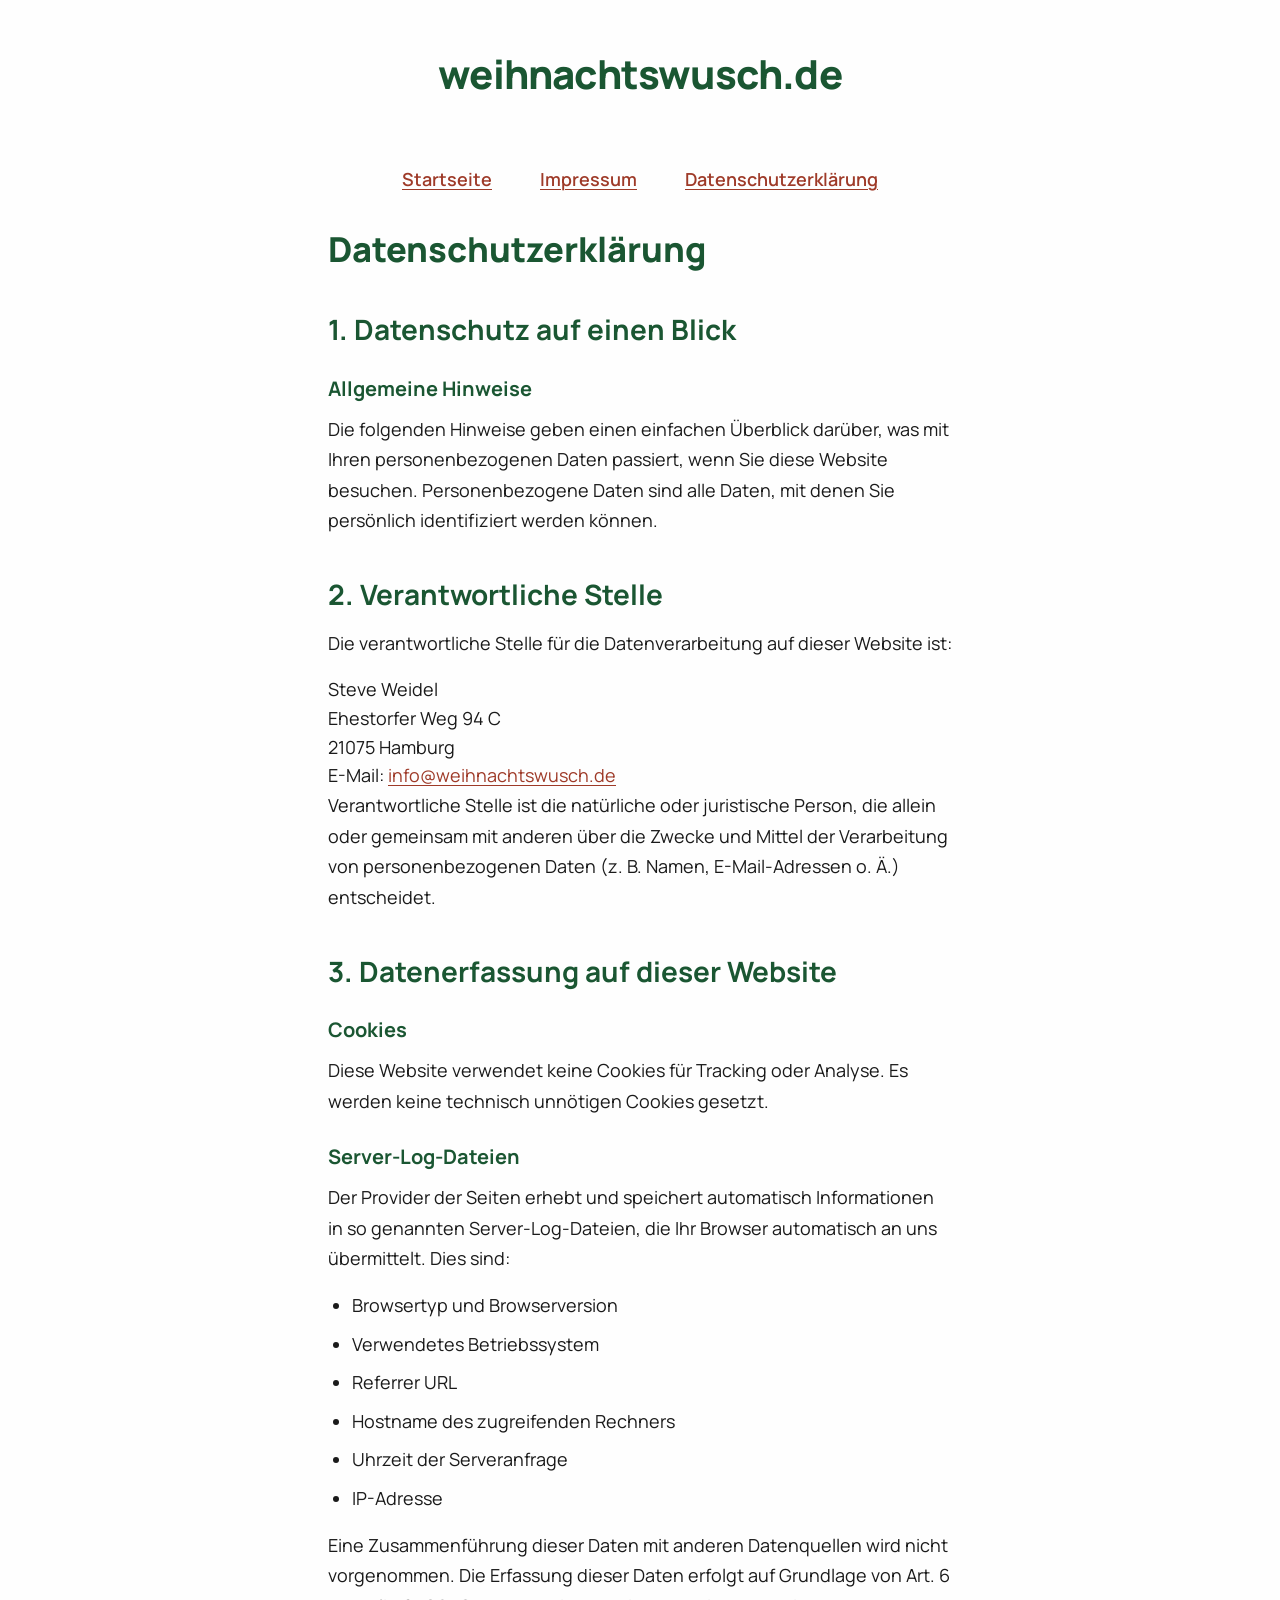
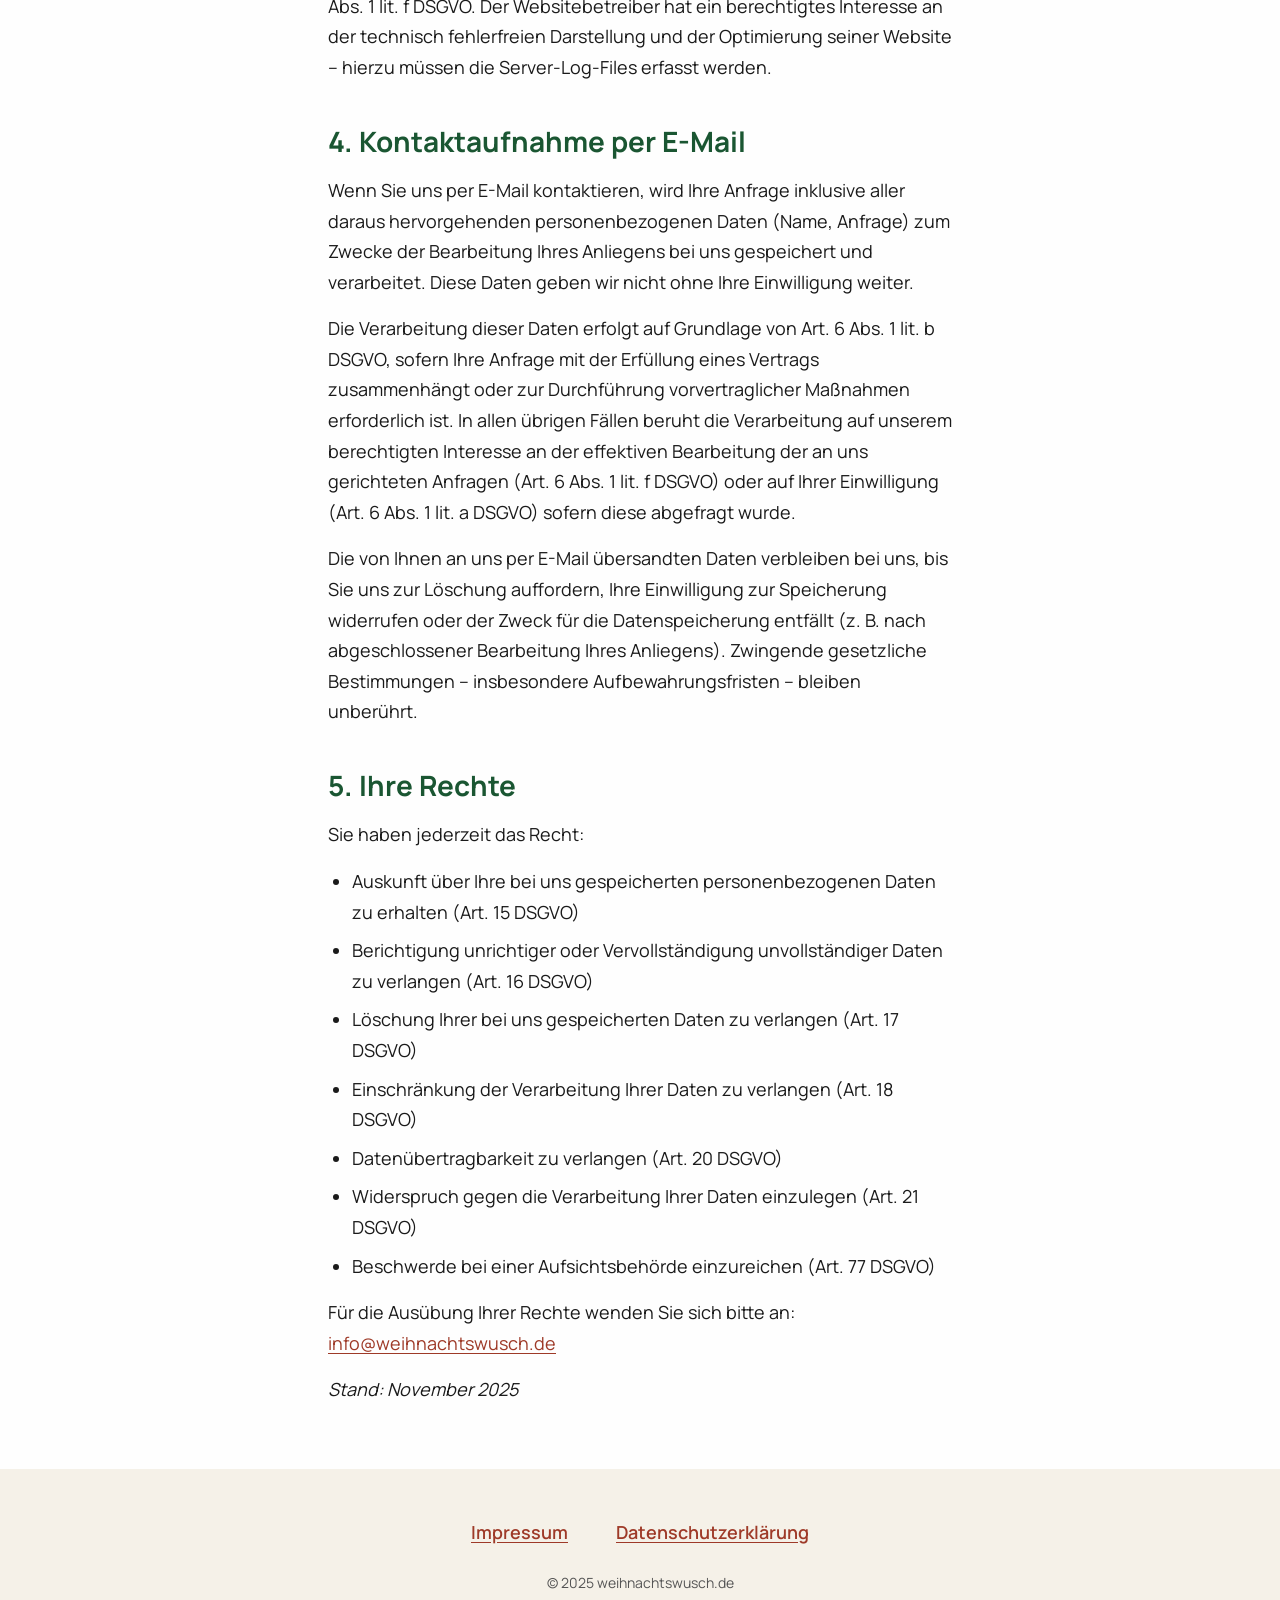
==== commit fbdfb838: "Adressen mit semantischem address-Element und p-Zeilen - address-Element fuer semantisch korrekte Ko" ====
--- a/datenschutz.html
+++ b/datenschutz.html
@@ -38,10 +38,12 @@
 
       <h2>2. Verantwortliche Stelle</h2>
       <p>Die verantwortliche Stelle für die Datenverarbeitung auf dieser Website ist:</p>
-      <p>Steve Weidel</p>
-      <p>Ehestorfer Weg 94 C</p>
-      <p>21075 Hamburg</p>
-      <p>E-Mail: <a href="mailto:info@weihnachtswusch.de">info@weihnachtswusch.de</a></p>
+      <address class="contact-address">
+        <p>Steve Weidel</p>
+        <p>Ehestorfer Weg 94 C</p>
+        <p>21075 Hamburg</p>
+        <p>E-Mail: <a href="mailto:info@weihnachtswusch.de">info@weihnachtswusch.de</a></p>
+      </address>
       <p>Verantwortliche Stelle ist die natürliche oder juristische Person, die allein oder gemeinsam mit anderen über die Zwecke und Mittel der Verarbeitung von personenbezogenen Daten (z. B. Namen, E-Mail-Adressen o. Ä.) entscheidet.</p>
 
       <h2>3. Datenerfassung auf dieser Website</h2>
--- a/css/style.css
+++ b/css/style.css
@@ -349,10 +349,14 @@
   margin-bottom: var(--space-xs);
 }
 
-/* Adresszeilen: visuell eng zusammen, aber einzelne p-Elemente fuer Screenreader */
-.legal-content h2 + p + p,
-.legal-content h2 + p + p + p {
-  margin-top: -0.75rem;
+/* Adressblock: semantisch korrekt (address), p-Elemente statt br fuer VoiceOver */
+.contact-address {
+  font-style: normal;
+}
+
+.contact-address p {
+  margin-bottom: 0;
+  line-height: 1.6;
 }
 
 /* ---------- Responsive ---------- */
